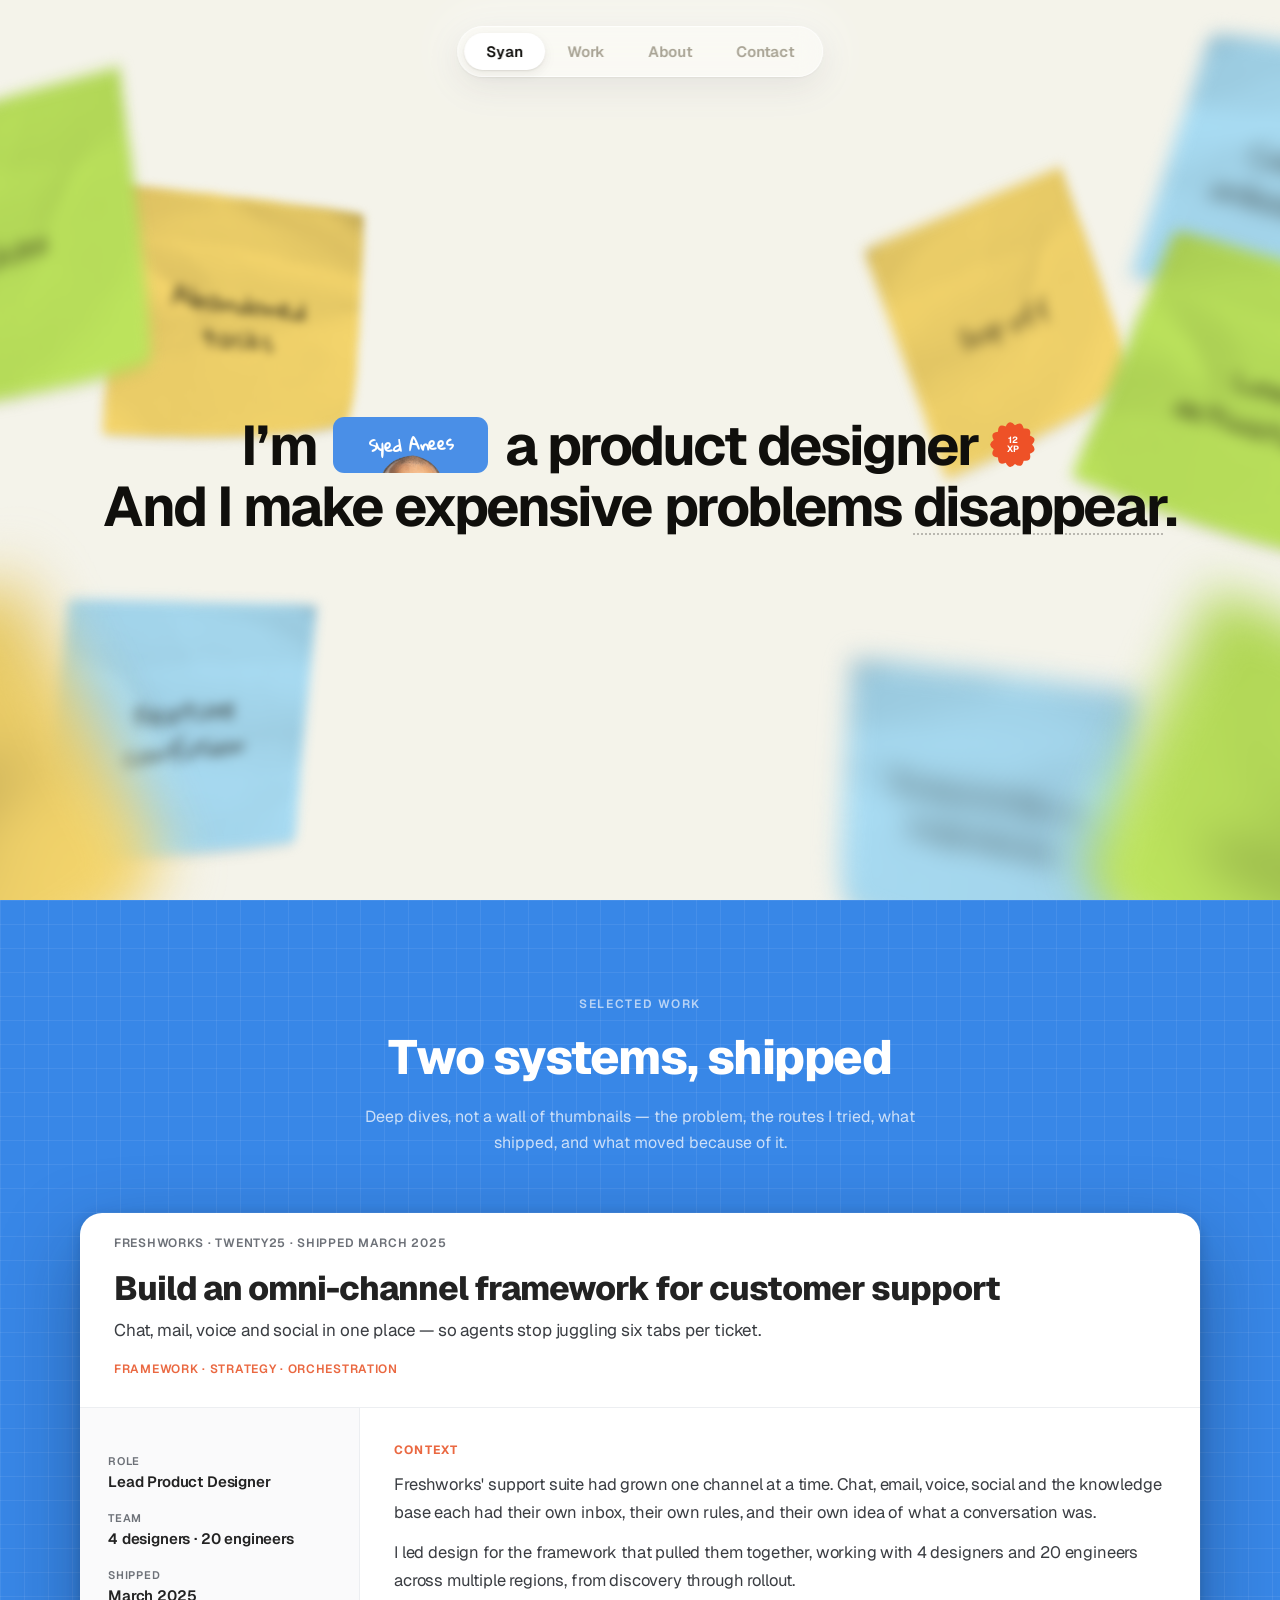
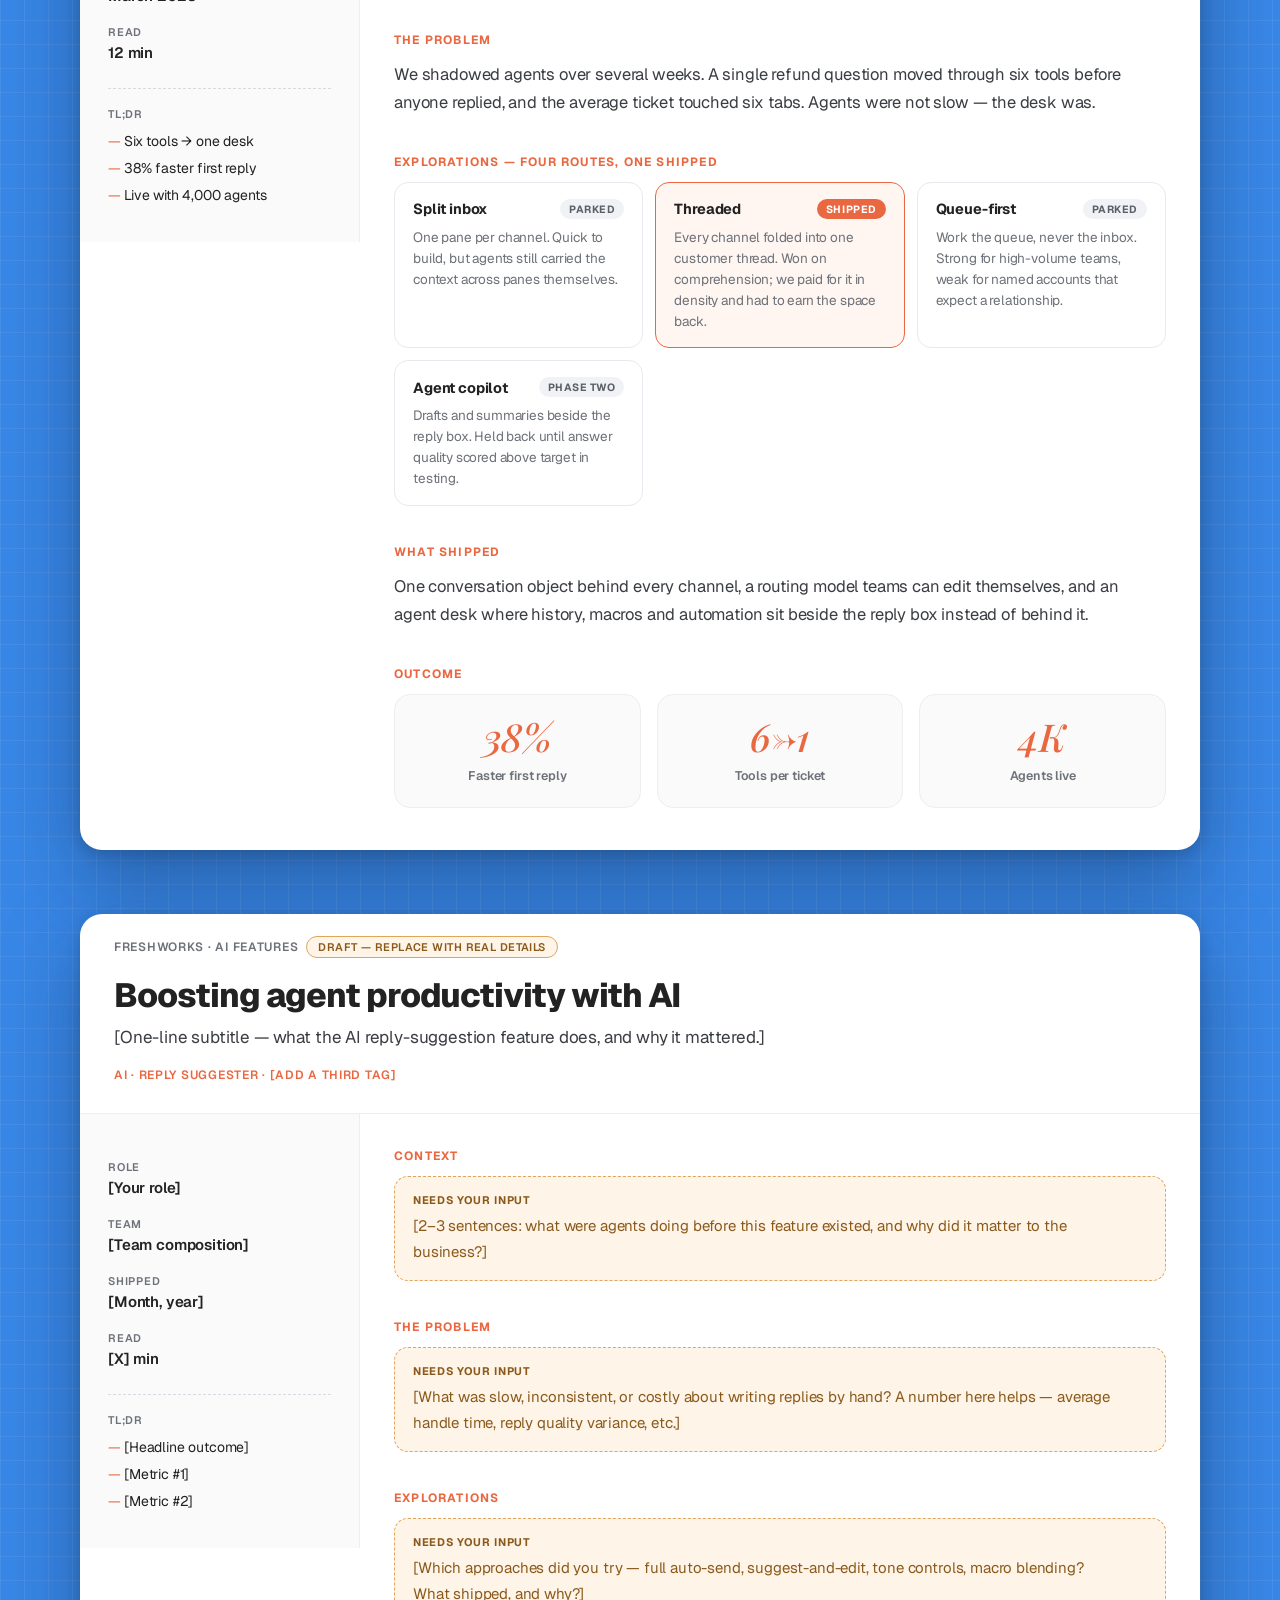
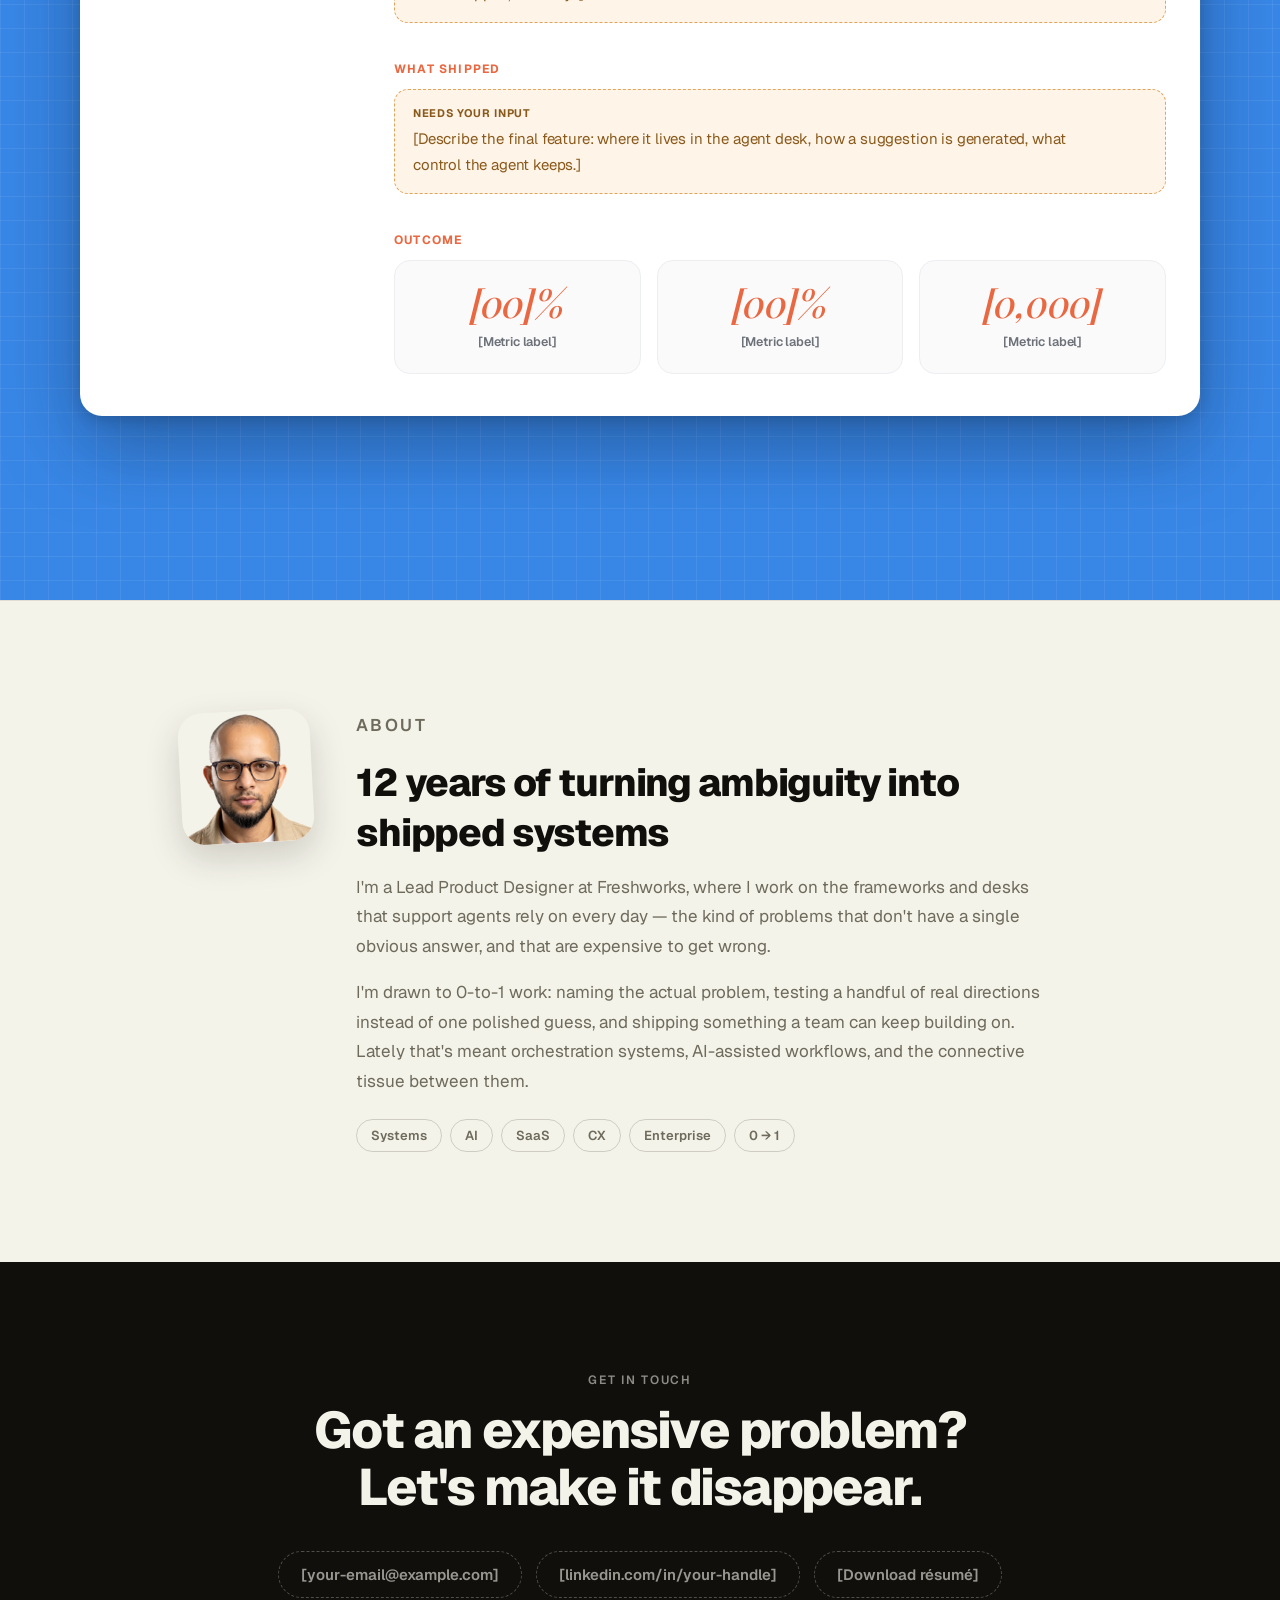
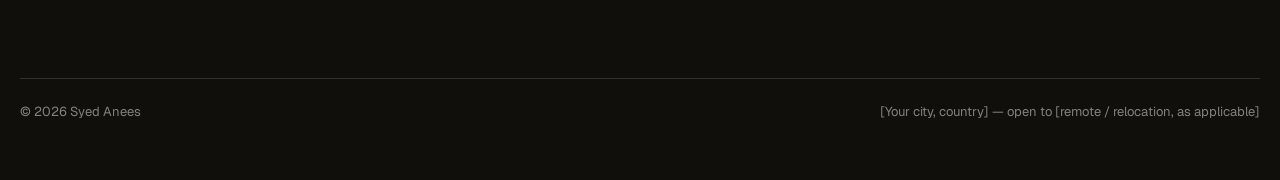
==== index.html @ f4bcb12f "Build single-page portfolio site for Syed Anees Static HTML/CSS/JS site: animated hero (name pill, X" ====
<!doctype html>
<html lang="en">
<head>
<meta charset="utf-8">
<title>Syed Anees — Product Designer</title>
<meta name="description" content="Syed Anees is a Lead Product Designer with 12 years turning ambiguous, expensive problems into shipped systems — 0-to-1 products, enterprise SaaS, AI-assisted workflows and CX platforms.">
<meta name="viewport" content="width=device-width,initial-scale=1">
<link rel="preconnect" href="https://fonts.googleapis.com">
<link rel="preconnect" href="https://fonts.gstatic.com" crossorigin>
<link rel="stylesheet" href="css/style.css">
</head>
<body>

<a class="skip-link" href="#main">Skip to content</a>

<nav class="nav" id="nav" aria-label="Primary">
  <span class="nav__pip" id="pip" aria-hidden="true"></span>
  <a class="nav__item" href="#hero" aria-current="page">Syan</a>
  <a class="nav__item" href="#work">Work</a>
  <a class="nav__item" href="#about">About</a>
  <a class="nav__item" href="#contact">Contact</a>
</nav>

<main id="main">

  <header class="hero" id="hero">
    <div class="notes notes--back" id="notesBack" aria-hidden="true"></div>

    <h1 class="hl">
      <span class="hl__line">I&rsquo;m
        <span class="pill" id="pill" role="button" tabindex="0" aria-label="Syed Anees">
          <span class="pill__clip"><img class="pill__photo" src="assets/img/me.png" alt="Syed Anees"></span>
          <span class="pill__name">Syed Anees</span>
          <svg class="pill__arrow" viewBox="0 0 100 100" aria-hidden="true">
            <path d="M6 4C30 10 58 34 70 78"/>
            <path d="M52 66 70 80 80 60"/>
          </svg>
        </span>
        a product designer<span class="badge" id="badge" role="button" tabindex="0" aria-label="12 years of experience">
          <svg class="badge__star" viewBox="0 0 100 100" aria-hidden="true"><path id="starPath"/></svg>
          <span class="badge__xp">12<br>XP</span>
          <span class="badge__tags" id="tags"></span>
        </span>
      </span>
      <span class="hl__line">And I make expensive problems <span class="trigger" id="trigger" tabindex="0" role="button" aria-label="Make the problems disappear">disappear</span>.</span>
    </h1>

    <div class="notes notes--front" id="notesFront" aria-hidden="true"></div>
  </header>

  <section class="work" id="work">
    <div class="work__intro reveal">
      <p class="work__eyebrow">Selected work</p>
      <h2 class="work__title">Two systems, shipped</h2>
      <p class="work__note">Deep dives, not a wall of thumbnails — the problem, the routes I tried, what shipped, and what moved because of it.</p>
    </div>

    <!-- Case study 01 — Freshworks omni-channel framework -->
    <article class="case" aria-labelledby="case1-title">
      <div class="case__crumb">Freshworks · Twenty25 · Shipped March 2025</div>
      <div class="case__head">
        <h3 class="case__title" id="case1-title">Build an omni-channel framework for customer support</h3>
        <p class="case__subtitle">Chat, mail, voice and social in one place — so agents stop juggling six tabs per ticket.</p>
        <p class="case__tags">Framework · Strategy · Orchestration</p>
      </div>

      <div class="case__body">
        <aside class="case__facts">
          <dl>
            <div class="fact"><dt>Role</dt><dd>Lead Product Designer</dd></div>
            <div class="fact"><dt>Team</dt><dd>4 designers · 20 engineers</dd></div>
            <div class="fact"><dt>Shipped</dt><dd>March 2025</dd></div>
            <div class="fact"><dt>Read</dt><dd>12 min</dd></div>
          </dl>
          <div class="tldr">
            <p class="tldr__label">TL;DR</p>
            <ul>
              <li>Six tools → one desk</li>
              <li>38% faster first reply</li>
              <li>Live with 4,000 agents</li>
            </ul>
          </div>
        </aside>

        <div class="case__read">
          <div class="case__section">
            <h3>Context</h3>
            <p>Freshworks' support suite had grown one channel at a time. Chat, email, voice, social and the knowledge base each had their own inbox, their own rules, and their own idea of what a conversation was.</p>
            <p>I led design for the framework that pulled them together, working with 4 designers and 20 engineers across multiple regions, from discovery through rollout.</p>
          </div>

          <div class="case__section">
            <h3>The problem</h3>
            <p>We shadowed agents over several weeks. A single refund question moved through six tools before anyone replied, and the average ticket touched six tabs. Agents were not slow — the desk was.</p>
          </div>

          <div class="case__section">
            <h3>Explorations — four routes, one shipped</h3>
            <div class="routes">
              <div class="route">
                <div class="route__head"><span class="route__name">Split inbox</span><span class="route__verdict">Parked</span></div>
                <p>One pane per channel. Quick to build, but agents still carried the context across panes themselves.</p>
              </div>
              <div class="route" data-shipped="true">
                <div class="route__head"><span class="route__name">Threaded</span><span class="route__verdict">Shipped</span></div>
                <p>Every channel folded into one customer thread. Won on comprehension; we paid for it in density and had to earn the space back.</p>
              </div>
              <div class="route">
                <div class="route__head"><span class="route__name">Queue-first</span><span class="route__verdict">Parked</span></div>
                <p>Work the queue, never the inbox. Strong for high-volume teams, weak for named accounts that expect a relationship.</p>
              </div>
              <div class="route">
                <div class="route__head"><span class="route__name">Agent copilot</span><span class="route__verdict">Phase two</span></div>
                <p>Drafts and summaries beside the reply box. Held back until answer quality scored above target in testing.</p>
              </div>
            </div>
          </div>

          <div class="case__section">
            <h3>What shipped</h3>
            <p>One conversation object behind every channel, a routing model teams can edit themselves, and an agent desk where history, macros and automation sit beside the reply box instead of behind it.</p>
          </div>

          <div class="case__section">
            <h3>Outcome</h3>
            <div class="metrics">
              <div class="metric"><span class="metric__num">38%</span><span class="metric__label">Faster first reply</span></div>
              <div class="metric"><span class="metric__num">6→1</span><span class="metric__label">Tools per ticket</span></div>
              <div class="metric"><span class="metric__num">4K</span><span class="metric__label">Agents live</span></div>
            </div>
          </div>
        </div>
      </div>
    </article>

    <!-- Case study 02 — Reply Suggester / AI agent productivity (draft skeleton, awaiting real content) -->
    <article class="case" aria-labelledby="case2-title">
      <div class="case__crumb">
        Freshworks · AI features
        <span class="draft-flag">Draft — replace with real details</span>
      </div>
      <div class="case__head">
        <h3 class="case__title" id="case2-title">Boosting agent productivity with AI</h3>
        <p class="case__subtitle">[One-line subtitle — what the AI reply-suggestion feature does, and why it mattered.]</p>
        <p class="case__tags">AI · Reply Suggester · [Add a third tag]</p>
      </div>

      <div class="case__body">
        <aside class="case__facts">
          <dl>
            <div class="fact"><dt>Role</dt><dd>[Your role]</dd></div>
            <div class="fact"><dt>Team</dt><dd>[Team composition]</dd></div>
            <div class="fact"><dt>Shipped</dt><dd>[Month, year]</dd></div>
            <div class="fact"><dt>Read</dt><dd>[X] min</dd></div>
          </dl>
          <div class="tldr">
            <p class="tldr__label">TL;DR</p>
            <ul>
              <li>[Headline outcome]</li>
              <li>[Metric #1]</li>
              <li>[Metric #2]</li>
            </ul>
          </div>
        </aside>

        <div class="case__read">
          <div class="case__section">
            <h3>Context</h3>
            <div class="draft-block">
              <span class="draft-label">Needs your input</span>
              <p>[2–3 sentences: what were agents doing before this feature existed, and why did it matter to the business?]</p>
            </div>
          </div>

          <div class="case__section">
            <h3>The problem</h3>
            <div class="draft-block">
              <span class="draft-label">Needs your input</span>
              <p>[What was slow, inconsistent, or costly about writing replies by hand? A number here helps — average handle time, reply quality variance, etc.]</p>
            </div>
          </div>

          <div class="case__section">
            <h3>Explorations</h3>
            <div class="draft-block">
              <span class="draft-label">Needs your input</span>
              <p>[Which approaches did you try — full auto-send, suggest-and-edit, tone controls, macro blending? What shipped, and why?]</p>
            </div>
          </div>

          <div class="case__section">
            <h3>What shipped</h3>
            <div class="draft-block">
              <span class="draft-label">Needs your input</span>
              <p>[Describe the final feature: where it lives in the agent desk, how a suggestion is generated, what control the agent keeps.]</p>
            </div>
          </div>

          <div class="case__section">
            <h3>Outcome</h3>
            <div class="metrics">
              <div class="metric"><span class="metric__num">[00]%</span><span class="metric__label">[Metric label]</span></div>
              <div class="metric"><span class="metric__num">[00]%</span><span class="metric__label">[Metric label]</span></div>
              <div class="metric"><span class="metric__num">[0,000]</span><span class="metric__label">[Metric label]</span></div>
            </div>
          </div>
        </div>
      </div>
    </article>
  </section>

  <section class="about" id="about">
    <div class="about__wrap reveal">
      <div class="about__photo"><img src="assets/img/me.png" alt="Syed Anees"></div>
      <div>
        <p class="about__eyebrow">About</p>
        <h2 class="about__title">12 years of turning ambiguity into shipped systems</h2>
        <p>I'm a Lead Product Designer at Freshworks, where I work on the frameworks and desks that support agents rely on every day — the kind of problems that don't have a single obvious answer, and that are expensive to get wrong.</p>
        <p>I'm drawn to 0-to-1 work: naming the actual problem, testing a handful of real directions instead of one polished guess, and shipping something a team can keep building on. Lately that's meant orchestration systems, AI-assisted workflows, and the connective tissue between them.</p>
        <div class="about__focus">
          <span class="focus-chip">Systems</span>
          <span class="focus-chip">AI</span>
          <span class="focus-chip">SaaS</span>
          <span class="focus-chip">CX</span>
          <span class="focus-chip">Enterprise</span>
          <span class="focus-chip">0 → 1</span>
        </div>
      </div>
    </div>
  </section>

  <section class="contact" id="contact">
    <div class="reveal">
      <p class="contact__eyebrow">Get in touch</p>
      <h2 class="contact__title">Got an expensive problem? Let's make it disappear.</h2>
      <div class="contact__links">
        <a class="contact__link is-placeholder" href="mailto:your-email@example.com">[your-email@example.com]</a>
        <a class="contact__link is-placeholder" href="#" rel="noopener">[linkedin.com/in/your-handle]</a>
        <a class="contact__link is-placeholder" href="#" rel="noopener">[Download résumé]</a>
      </div>
    </div>
    <div class="footer">
      <span>© 2026 Syed Anees</span>
      <span>[Your city, country] — open to [remote / relocation, as applicable]</span>
    </div>
  </section>

</main>

<div class="hint" id="hint">
  <span>Hover the <b>pill</b>, the <b>badge</b>, the word <b>disappear</b> &mdash; sweep past a note, then scroll</span>
</div>

<script src="js/script.js"></script>
</body>
</html>
---- css/style.css ----
@import url('https://fonts.googleapis.com/css2?family=Geist:wght@400;500;600;700;800;900&family=Gloria+Hallelujah&family=Playfair+Display:ital,wght@1,500&display=swap');

:root{
  --paper-bg:#F4F3EA;
  --ink:#100F0C;
  --ink-soft:#6E6A5C;
  --ink-faint:#A8A394;
  --azure:#4A8FE7;
  --vermilion:#EE5127;
  --note-butter:#F3D46B;
  --note-lime:#BCE35C;
  --note-sky:#A9DDF4;
  --sh:40 34 20;

  --board-bg:#3887e7;
  --board-line:rgba(255,255,255,.07);
  --paper-white:#ffffff;
  --paper-ink:#222;
  --paper-body:#3a3d42;
  --paper-cap:#6d7178;
  --paper-accent:#ea6841;
  --paper-accent-hover:#c8502f;
  --draft-bg:#fff4e8;
  --draft-border:#e0a45c;
  --draft-ink:#8a5a1c;

  --display:"Geist","Helvetica Neue",Helvetica,Arial,sans-serif;
  --hand:"Gloria Hallelujah","Bradley Hand",cursive;
  --serif:"Playfair Display",Georgia,serif;
}

*{box-sizing:border-box;}
html{scroll-behavior:smooth;}

body{
  margin:0;
  background:var(--paper-bg);
  color:var(--ink);
  font-family:var(--display);
  -webkit-font-smoothing:antialiased;
  overflow-x:hidden;
}

img{max-width:100%;display:block;}
a{color:inherit;}

.visually-hidden{
  position:absolute;width:1px;height:1px;padding:0;margin:-1px;overflow:hidden;
  clip:rect(0,0,0,0);white-space:nowrap;border:0;
}

/* ---------------- skip link ---------------- */
.skip-link{
  position:fixed;top:-60px;left:16px;z-index:100;
  background:var(--ink);color:#fff;padding:10px 16px;border-radius:8px;
  font-size:14px;font-weight:600;transition:top .2s ease;
}
.skip-link:focus{top:16px;}

/* ---------------- nav ---------------- */

.nav{
  position:fixed;top:26px;left:50%;transform:translateX(-50%);z-index:40;
  display:flex;align-items:center;padding:7px;border-radius:999px;
  background:rgba(255,255,255,.5);
  backdrop-filter:blur(14px) saturate(1.3);
  -webkit-backdrop-filter:blur(14px) saturate(1.3);
  box-shadow:
    0 0 0 1px rgba(255,255,255,.7) inset,
    0 1px 2px rgba(var(--sh) / .05),
    0 10px 34px rgba(var(--sh) / .10),
    0 0 44px 12px rgba(255,255,255,.55);
}
.nav__item{
  position:relative;z-index:1;appearance:none;border:0;background:none;cursor:pointer;
  font:inherit;font-size:15px;font-weight:600;letter-spacing:-.005em;
  color:var(--ink-faint);padding:9px 22px;border-radius:999px;text-decoration:none;
  transition:color .28s cubic-bezier(.22,1,.36,1);
}
.nav__item:hover{color:var(--ink-soft);}
.nav__item[aria-current="page"]{color:var(--ink);}
.nav__item:focus-visible{outline:2px solid var(--azure);outline-offset:2px;}

.nav__pip{
  position:absolute;z-index:0;
  left:0;top:7px;height:calc(100% - 14px);border-radius:999px;background:#fff;
  box-shadow:0 1px 2px rgba(var(--sh) / .10),0 4px 12px rgba(var(--sh) / .07);
  transition:transform .42s cubic-bezier(.22,1,.36,1),width .42s cubic-bezier(.22,1,.36,1);
}

/* ---------------- hero stage ---------------- */

.hero{
  position:relative;
  min-height:100svh;
  display:grid;
  place-items:center;
  padding:132px 18px 80px;
  isolation:isolate;
  overflow:hidden;
}

.notes{
  position:absolute;inset:0;
  pointer-events:none;
  perspective:1300px;
  perspective-origin:50% 46%;
  transform-style:preserve-3d;
  --note-base:clamp(148px,20.5vw,312px);
}
.notes--back{z-index:1;}
.notes--front{z-index:3;}

.note{
  position:absolute;
  width:calc(var(--note-base) * var(--s));
  aspect-ratio:1;
  will-change:transform,filter,opacity;
}
/* Paper textures declared here (not inline from JS): a url() inside a CSS
   custom property resolves relative to the stylesheet that reads the
   property, not to wherever the property was assigned — setting these
   inline from script.js resolved them against css/style.css instead of
   the site root and 404'd. */
.note[data-paper="0"]{ --paper:url('../assets/img/p2.png'); }
.note[data-paper="1"]{ --paper:url('../assets/img/p3.png'); }
.note[data-paper="2"]{ --paper:url('../assets/img/p4.png'); }

.note__shadow{
  position:absolute;inset:0;
  background:rgba(46,38,22,.42);
  -webkit-mask-image:var(--paper);mask-image:var(--paper);
  -webkit-mask-size:100% 100%;mask-size:100% 100%;
  -webkit-mask-repeat:no-repeat;mask-repeat:no-repeat;
  transform:scaleX(var(--fx)) translateY(9px) scale(.985);
  transform-origin:50% 0%;
  filter:blur(13px);
  opacity:.3;
}

.note__paper{
  position:absolute;inset:0;
  transform-origin:50% 0%;
  display:grid;
  place-items:center;
  padding:20% 15% 17%;
}

.note__face{
  position:absolute;inset:0;
  background-color:var(--tint);
  -webkit-mask-image:var(--paper);mask-image:var(--paper);
  -webkit-mask-size:100% 100%;mask-size:100% 100%;
  -webkit-mask-repeat:no-repeat;mask-repeat:no-repeat;
  transform:scaleX(var(--fx));
}
.note__face::after{
  content:"";
  position:absolute;inset:0;
  background-image:var(--paper);
  background-size:100% 100%;
  background-repeat:no-repeat;
  mix-blend-mode:multiply;
}

.note__text{
  position:relative;z-index:1;
  font-family:var(--hand);
  font-size:calc(var(--note-base) * var(--s) * .103);
  line-height:1.45;
  text-align:center;
  color:rgba(26,22,12,.8);
  transform:rotate(var(--tr));
  text-wrap:balance;
  user-select:none;
}

/* ---------------- headline ---------------- */

.hl{
  position:relative;z-index:2;margin:0;text-align:center;
  font-size:min(4.35vw,5.1rem);
  font-weight:700;line-height:1.1;letter-spacing:-.035em;
}
.hl__line{display:block;white-space:nowrap;}

.trigger{
  cursor:pointer;
  text-decoration:underline;
  text-decoration-style:dotted;
  text-decoration-thickness:.04em;
  text-underline-offset:.13em;
  text-decoration-color:rgba(16,15,12,.26);
  transition:text-decoration-color .35s ease;
}
.trigger:hover,.trigger:focus-visible{text-decoration-color:transparent;}
.trigger:focus-visible{outline:2px solid var(--azure);outline-offset:4px;border-radius:4px;}

/* ---------------- name pill ---------------- */

.pill{
  position:relative;display:inline-block;vertical-align:-.14em;
  width:2.78em;height:1em;margin:0 .1em;border-radius:.2em;
  background:var(--azure);cursor:pointer;-webkit-tap-highlight-color:transparent;
}
.pill:focus-visible{outline:2px solid var(--ink);outline-offset:3px;}
.pill__clip{position:absolute;inset:0;overflow:hidden;border-radius:inherit;}
.pill__photo{
  position:absolute;left:50%;top:0;height:205%;width:auto;
  transform:translate(-50%,31%);
  transition:transform .58s cubic-bezier(.19,1,.22,1);
}
.pill__name{
  position:absolute;left:50%;top:50%;
  transform:translate(-50%,-50%) rotate(-2deg);
  font-family:var(--hand);font-size:.29em;line-height:1;letter-spacing:-.01em;
  white-space:nowrap;color:#fff;pointer-events:none;
  transition:transform .58s cubic-bezier(.19,1,.22,1),color .36s ease;
}
.pill__arrow{
  position:absolute;left:-.1em;top:-.5em;width:.6em;height:.6em;
  overflow:visible;pointer-events:none;opacity:0;
  transition:opacity .2s ease .1s;
}
.pill__arrow path{
  fill:none;stroke:var(--ink);stroke-width:5;stroke-linecap:round;stroke-linejoin:round;
  stroke-dasharray:var(--len,160);stroke-dashoffset:var(--len,160);
}
.pill:hover .pill__photo,.pill.is-open .pill__photo{transform:translate(-50%,-7%);}
.pill:hover .pill__name,.pill.is-open .pill__name{transform:translate(-44%,-1.72em) rotate(-5deg);color:var(--ink);}
.pill:hover .pill__arrow,.pill.is-open .pill__arrow{opacity:1;}
.pill:hover .pill__arrow path,.pill.is-open .pill__arrow path{animation:draw .5s cubic-bezier(.5,0,.2,1) .08s forwards;}
@keyframes draw{to{stroke-dashoffset:0;}}

/* ---------------- xp badge ---------------- */

.badge{
  position:relative;display:inline-block;vertical-align:-.1em;
  width:.92em;height:.92em;margin-left:.14em;cursor:pointer;
  -webkit-tap-highlight-color:transparent;
}
.badge:focus-visible{outline:2px solid var(--ink);outline-offset:6px;border-radius:50%;}
.badge__star{position:absolute;inset:0;width:100%;height:100%;animation:spin 16s linear infinite;}
.badge__star path{fill:var(--vermilion);}
@keyframes spin{to{transform:rotate(360deg);}}
.badge__xp{
  position:absolute;inset:0;display:grid;place-content:center;
  font-size:.163em;font-weight:700;line-height:1;letter-spacing:.005em;
  color:#fff;text-align:center;pointer-events:none;
}
.badge__tags{position:absolute;left:50%;top:50%;width:0;height:0;pointer-events:none;}
.tag{
  position:absolute;left:0;top:0;padding:.44em .74em;
  border:1.4px solid var(--ink);border-radius:.5em;background:var(--paper-bg);
  font-size:.175em;font-weight:600;letter-spacing:-.01em;line-height:1;white-space:nowrap;
  color:var(--ink);opacity:0;transform:translate(-50%,-50%) scale(.4);
  transition:opacity .3s ease,transform .46s cubic-bezier(.22,1.4,.36,1);
  transition-delay:0ms;
}
.badge:hover .tag,.badge.is-open .tag{
  opacity:1;
  transform:translate(calc(-50% + var(--tx)),calc(-50% + var(--ty))) rotate(var(--tr)) scale(1);
  transition-delay:calc(var(--d) * 1ms);
}

/* ---------------- scroll cue ---------------- */

.hint{
  position:fixed;left:50%;bottom:22px;transform:translateX(-50%);z-index:30;
  padding:8px 15px;border-radius:999px;background:rgba(255,255,255,.72);
  backdrop-filter:blur(10px);-webkit-backdrop-filter:blur(10px);
  box-shadow:0 1px 2px rgba(var(--sh) / .07),0 8px 26px rgba(var(--sh) / .09);
  font-size:12.5px;font-weight:500;color:var(--ink-soft);
  max-width:calc(100vw - 32px);text-align:center;transition:opacity .4s ease;
}
.hint b{color:var(--ink);font-weight:600;}
.hint.is-gone{opacity:0;pointer-events:none;}

/* ==================== WORK / CASE STUDIES ==================== */

.work{
  position:relative;z-index:5;
  background:var(--board-bg);
  background-image:
    linear-gradient(var(--board-line) 1px, transparent 1px),
    linear-gradient(90deg, var(--board-line) 1px, transparent 1px);
  background-size:24px 24px;
  padding:96px 20px 120px;
}

.work__intro{
  max-width:720px;margin:0 auto 56px;text-align:center;color:#eaf1fb;
}
.work__eyebrow{
  font-size:12px;font-weight:600;letter-spacing:.14em;text-transform:uppercase;
  color:rgba(234,241,251,.72);margin:0 0 14px;
}
.work__title{
  margin:0;font-size:clamp(1.9rem,4.4vw,3rem);font-weight:800;letter-spacing:-.03em;color:#fff;
}
.work__note{margin:16px auto 0;max-width:56ch;font-size:16px;line-height:1.65;color:rgba(234,241,251,.82);}

.case{
  max-width:1120px;margin:0 auto 64px;
  background:var(--paper-white);
  color:var(--paper-ink);
  border-radius:22px;
  box-shadow:0 30px 80px rgba(10,20,40,.35), 0 4px 14px rgba(10,20,40,.18);
  overflow:hidden;
  font-family:var(--display);
  letter-spacing:-.01em;
  opacity:0;transform:translateY(28px);
  transition:opacity .7s cubic-bezier(.16,1,.3,1),transform .7s cubic-bezier(.16,1,.3,1);
}
.case.is-visible{opacity:1;transform:translateY(0);}

.case__crumb{
  display:flex;align-items:center;gap:8px;
  padding:22px 34px 0;
  font-size:12px;font-weight:600;letter-spacing:.06em;text-transform:uppercase;
  color:var(--paper-cap);
}
.case__crumb .draft-flag{
  display:inline-flex;align-items:center;gap:6px;
  background:var(--draft-bg);color:var(--draft-ink);border:1px solid var(--draft-border);
  border-radius:999px;padding:3px 11px;font-size:11px;letter-spacing:.04em;
}

.case__head{padding:18px 34px 30px;}
.case__title{
  margin:0 0 10px;font-size:clamp(1.5rem,3vw,2.1rem);font-weight:800;letter-spacing:-.03em;line-height:1.15;
}
.case__subtitle{margin:0;font-size:17px;line-height:1.6;color:var(--paper-body);max-width:62ch;}
.case__tags{margin:16px 0 0;font-size:12px;font-weight:600;letter-spacing:.06em;text-transform:uppercase;color:var(--paper-accent);}

.case__body{
  display:grid;
  grid-template-columns:280px 1fr;
  gap:0;
  border-top:1px solid #eceef1;
}

.case__facts{
  padding:30px 28px;background:#fafafb;border-right:1px solid #eceef1;
  align-self:start;position:sticky;top:96px;
}
.fact{margin:0 0 20px;}
.fact:last-of-type{margin-bottom:26px;}
.fact dt{font-size:11px;font-weight:600;letter-spacing:.07em;text-transform:uppercase;color:var(--paper-cap);margin-bottom:4px;}
.fact dd{margin:0;font-size:15px;font-weight:600;color:var(--paper-ink);}

.tldr{border-top:1px dashed #d7dae0;padding-top:18px;}
.tldr__label{font-size:11px;font-weight:600;letter-spacing:.07em;text-transform:uppercase;color:var(--paper-cap);margin:0 0 10px;}
.tldr ul{margin:0;padding:0;list-style:none;}
.tldr li{font-size:14px;line-height:1.5;color:var(--paper-ink);padding-left:16px;position:relative;margin-bottom:6px;}
.tldr li::before{content:"—";position:absolute;left:0;color:var(--paper-accent);}

.case__read{padding:34px 34px 42px;}
.case__section{margin-bottom:38px;}
.case__section:last-child{margin-bottom:0;}
.case__section h3{
  font-size:12px;font-weight:700;letter-spacing:.1em;text-transform:uppercase;
  color:var(--paper-accent);margin:0 0 12px;
}
.case__section p{margin:0 0 12px;font-size:16.5px;line-height:1.7;color:var(--paper-body);max-width:70ch;}
.case__section p:last-child{margin-bottom:0;}

.routes{display:grid;gap:12px;grid-template-columns:repeat(auto-fit,minmax(220px,1fr));}
.route{
  border:1.5px solid #e7e9ee;border-radius:14px;padding:16px 18px;
  transition:border-color .2s ease,background .2s ease;
}
.route[data-shipped="true"]{border-color:var(--paper-accent);background:#fff6f2;}
.route__head{display:flex;justify-content:space-between;align-items:center;gap:8px;margin-bottom:8px;}
.route__name{font-weight:700;font-size:14.5px;}
.route__verdict{
  font-size:10.5px;font-weight:700;letter-spacing:.05em;text-transform:uppercase;
  padding:3px 9px;border-radius:999px;background:#f1f2f5;color:#5b6068;
}
.route[data-shipped="true"] .route__verdict{background:var(--paper-accent);color:#fff;}
.route p{margin:0;font-size:13.5px;line-height:1.55;color:var(--paper-cap);}

.metrics{display:grid;gap:16px;grid-template-columns:repeat(auto-fit,minmax(150px,1fr));margin-top:6px;}
.metric{
  border:1.5px solid #eceef1;border-radius:16px;padding:22px 18px;text-align:center;
  background:#fafafb;
}
.metric__num{
  display:block;font-family:var(--serif);font-style:italic;font-weight:500;
  font-size:clamp(1.8rem,3.4vw,2.4rem);color:var(--paper-accent);line-height:1;margin-bottom:8px;
}
.metric__label{font-size:12.5px;color:var(--paper-cap);font-weight:600;}

.draft-block{
  border:1.5px dashed var(--draft-border);background:var(--draft-bg);border-radius:14px;
  padding:16px 18px;
}
.draft-block p{color:var(--draft-ink) !important;font-size:15px !important;}
.draft-block .draft-label{
  display:block;font-size:11px;font-weight:700;letter-spacing:.06em;text-transform:uppercase;
  color:var(--draft-ink);margin-bottom:6px;
}

@media (max-width:820px){
  .case__body{grid-template-columns:1fr;}
  .case__facts{position:relative;top:0;border-right:0;border-bottom:1px solid #eceef1;}
}

/* ==================== ABOUT ==================== */

.about{
  position:relative;z-index:5;background:var(--paper-bg);
  padding:110px 20px;border-top:1px solid rgba(var(--sh) / .1);
}
.about__wrap{
  max-width:920px;margin:0 auto;
  display:grid;grid-template-columns:auto 1fr;gap:44px;align-items:start;
}
.about__photo{
  width:132px;height:132px;border-radius:24px;overflow:hidden;
  box-shadow:0 14px 34px rgba(var(--sh) / .18);
  rotate:-3deg;
}
.about__photo img{width:100%;height:100%;object-fit:cover;}
.about__eyebrow{
  font-size:12px;font-weight:600;letter-spacing:.14em;text-transform:uppercase;
  color:var(--ink-faint);margin:0 0 14px;
}
.about__title{margin:0 0 16px;font-size:clamp(1.7rem,3.4vw,2.4rem);font-weight:800;letter-spacing:-.03em;}
.about p{font-size:17px;line-height:1.75;color:var(--ink-soft);max-width:64ch;margin:0 0 16px;}
.about p:last-of-type{margin-bottom:0;}
.about__focus{display:flex;flex-wrap:wrap;gap:8px;margin-top:22px;}
.focus-chip{
  font-size:13px;font-weight:600;padding:7px 14px;border-radius:999px;
  border:1.5px solid rgba(var(--sh) / .18);color:var(--ink-soft);
}

@media (max-width:640px){
  .about__wrap{grid-template-columns:1fr;text-align:left;}
  .about__photo{width:96px;height:96px;}
}

/* ==================== CONTACT / FOOTER ==================== */

.contact{
  position:relative;z-index:5;background:var(--ink);color:var(--paper-bg);
  padding:110px 20px 60px;text-align:center;
}
.contact__eyebrow{
  font-size:12px;font-weight:600;letter-spacing:.14em;text-transform:uppercase;
  color:rgba(244,243,234,.55);margin:0 0 14px;
}
.contact__title{
  margin:0 auto 22px;max-width:20ch;font-size:clamp(1.9rem,4.6vw,3.2rem);font-weight:800;
  letter-spacing:-.03em;line-height:1.12;
}
.contact__links{
  display:flex;flex-wrap:wrap;justify-content:center;gap:14px;margin:34px 0 0;
}
.contact__link{
  display:inline-flex;align-items:center;gap:8px;
  padding:13px 22px;border-radius:999px;border:1.5px solid rgba(244,243,234,.28);
  font-size:15px;font-weight:600;text-decoration:none;color:var(--paper-bg);
  transition:border-color .2s ease,background .2s ease,transform .2s ease;
}
.contact__link:hover{border-color:rgba(244,243,234,.7);background:rgba(244,243,234,.08);transform:translateY(-2px);}
.contact__link.is-placeholder{border-style:dashed;color:rgba(244,243,234,.6);}
.contact__link:focus-visible{outline:2px solid var(--azure);outline-offset:3px;}

.footer{
  margin-top:80px;padding-top:24px;border-top:1px solid rgba(244,243,234,.14);
  font-size:13px;color:rgba(244,243,234,.5);
  display:flex;flex-wrap:wrap;gap:10px;justify-content:space-between;
}

/* ==================== reveal-on-scroll (shared) ==================== */

.reveal{opacity:0;transform:translateY(24px);transition:opacity .7s cubic-bezier(.16,1,.3,1),transform .7s cubic-bezier(.16,1,.3,1);}
.reveal.is-visible{opacity:1;transform:translateY(0);}

/* ==================== responsive tweaks carried from hero ==================== */

@media (max-width:1000px){
  .note[data-opt="1"]{display:none;}
}
@media (max-width:700px){
  .hl{font-size:7.4vw;}
  .hl__line{white-space:normal;text-wrap:balance;}
  .nav{top:14px;padding:5px;}
  .nav__item{font-size:13px;padding:8px 14px;}
  .nav__pip{top:5px;height:calc(100% - 10px);}
  .notes{--note-base:clamp(112px,30vw,180px);}
  .hint{font-size:11.5px;bottom:14px;}
  .work{padding:72px 16px 90px;}
  .case__crumb,.case__head,.case__read{padding-left:22px;padding-right:22px;}
  .case__facts{padding:24px 22px;}
}

@media (prefers-reduced-motion:reduce){
  .badge__star{animation:none;}
  .case,.reveal{transition:none;opacity:1;transform:none;}
}
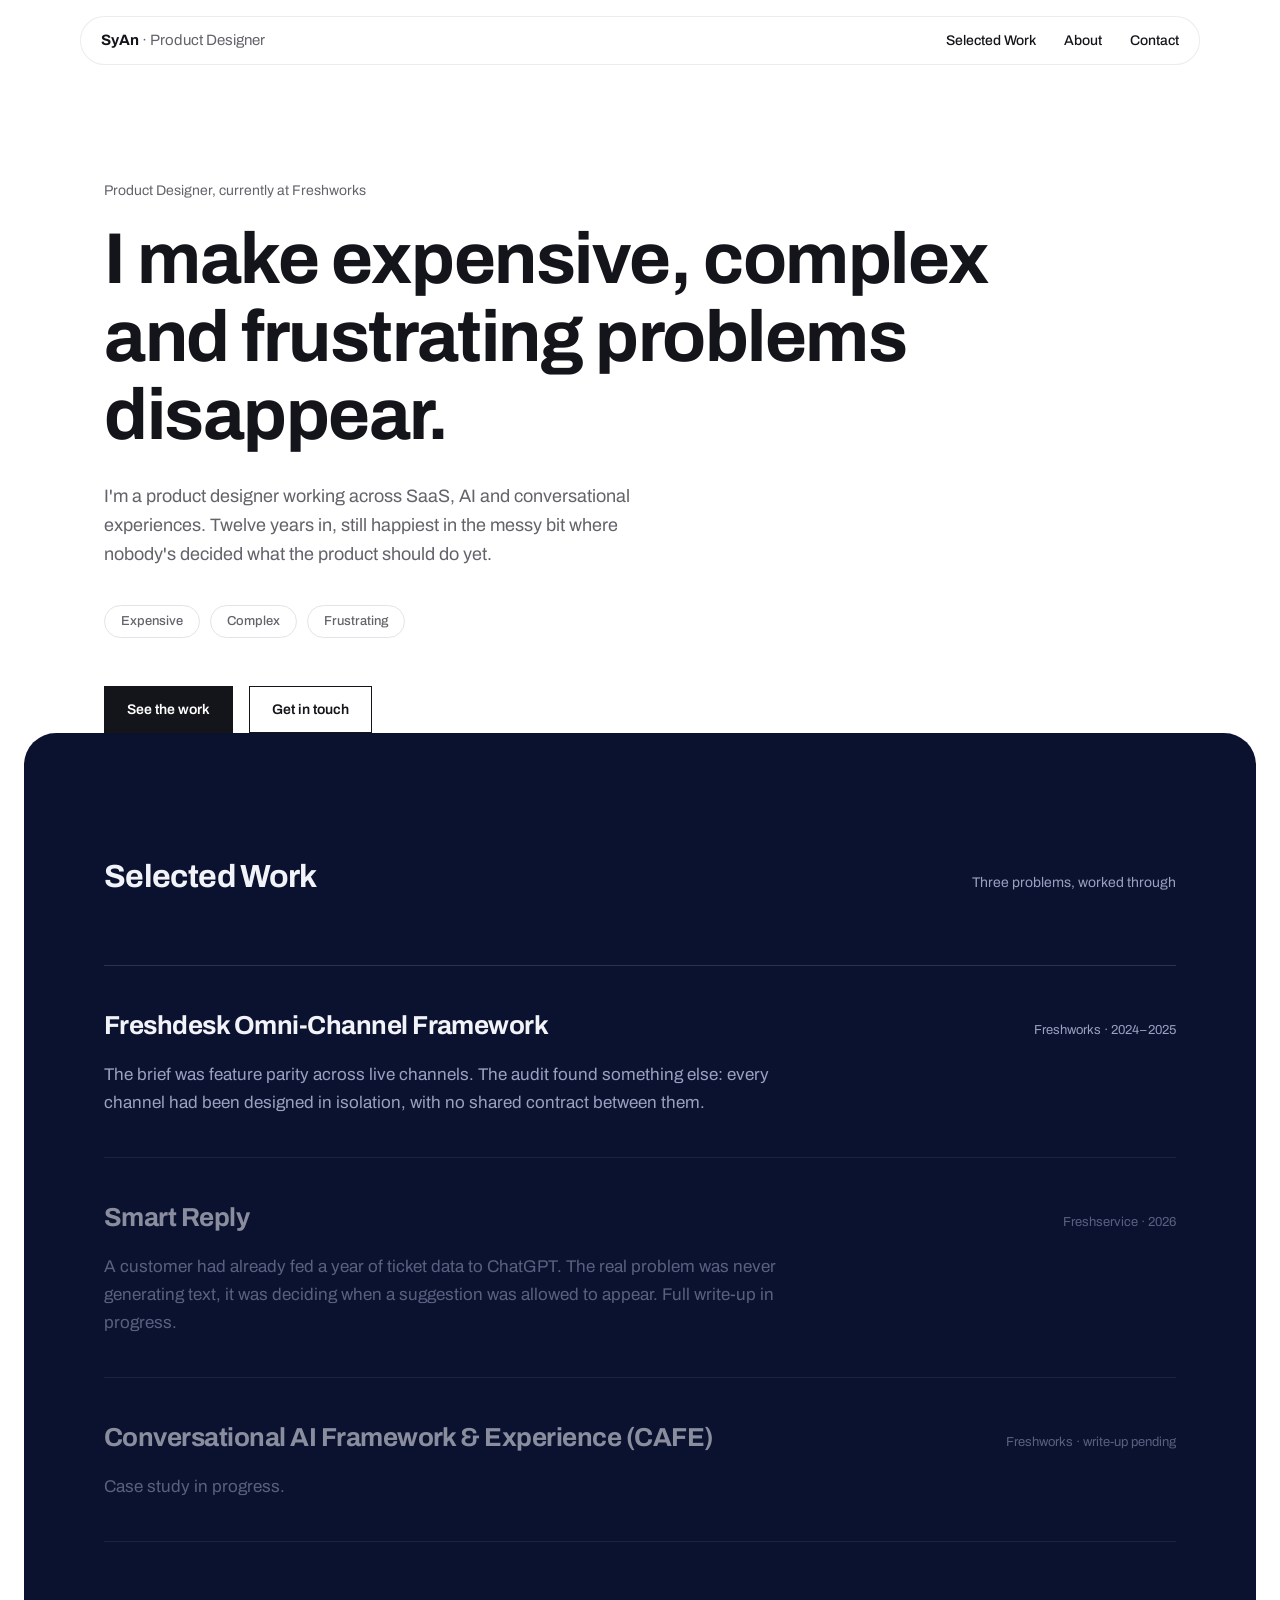
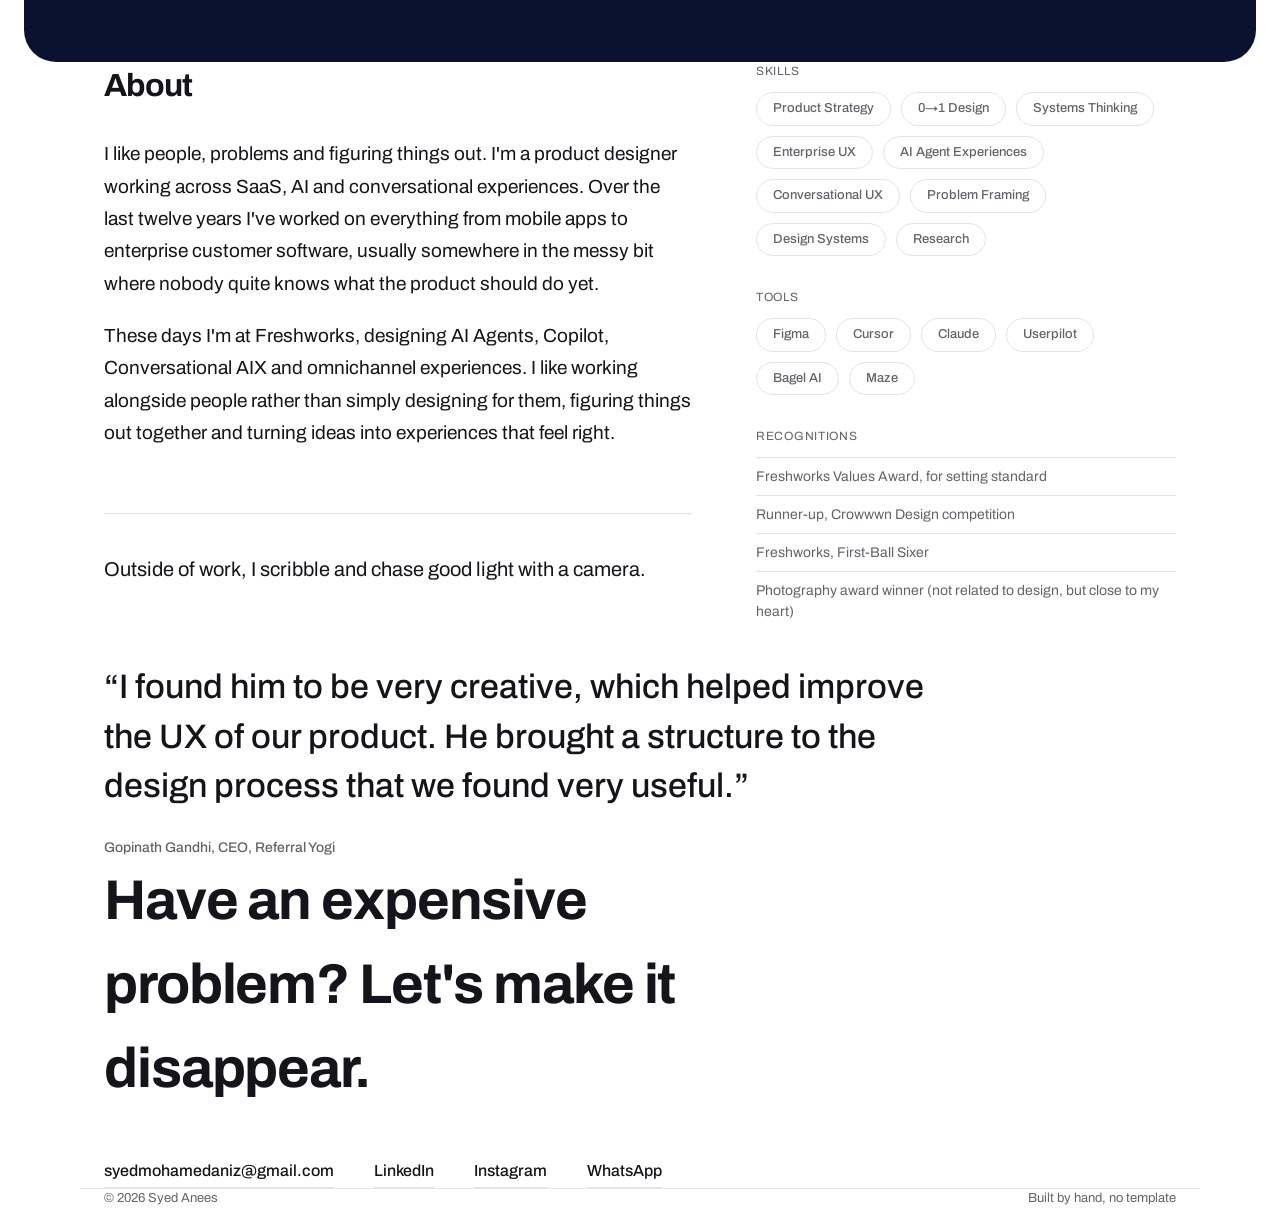
==== commit 2b78da1b: "Build v1 single-page portfolio site from chosen design system Plain HTML/CSS/vanilla JS, no build st" ====
--- a/index.html
+++ b/index.html
@@ -2,255 +2,153 @@
 <html lang="en">
 <head>
 <meta charset="utf-8">
-<title>Syed Anees — Product Designer</title>
-<meta name="description" content="Syed Anees is a Lead Product Designer with 12 years turning ambiguous, expensive problems into shipped systems — 0-to-1 products, enterprise SaaS, AI-assisted workflows and CX platforms.">
-<meta name="viewport" content="width=device-width,initial-scale=1">
+<meta name="viewport" content="width=device-width, initial-scale=1">
+<title>Syed Anees, Product Designer</title>
+<meta name="description" content="Syed Anees is a product designer working across SaaS, AI and conversational experiences. I make expensive, complex and frustrating problems disappear.">
 <link rel="preconnect" href="https://fonts.googleapis.com">
 <link rel="preconnect" href="https://fonts.gstatic.com" crossorigin>
-<link rel="stylesheet" href="css/style.css">
+<link href="https://fonts.googleapis.com/css2?family=Archivo:wght@400;500;700&display=swap" rel="stylesheet">
+<link rel="stylesheet" href="styles.css">
 </head>
 <body>
 
-<a class="skip-link" href="#main">Skip to content</a>
+<header class="site-header">
+  <a href="#top" class="wordmark">
+    <span class="short">SyAn</span><span class="full">Syed Anees</span>
+    <span class="role"> &middot; Product Designer</span>
+  </a>
+  <nav class="site-nav">
+    <a href="#work"><span class="nav-label">Selected</span> Work</a>
+    <a href="#about">About</a>
+    <a href="#contact">Contact</a>
+  </nav>
+</header>
 
-<nav class="nav" id="nav" aria-label="Primary">
-  <span class="nav__pip" id="pip" aria-hidden="true"></span>
-  <a class="nav__item" href="#hero" aria-current="page">Syan</a>
-  <a class="nav__item" href="#work">Work</a>
-  <a class="nav__item" href="#about">About</a>
-  <a class="nav__item" href="#contact">Contact</a>
-</nav>
+<main id="top">
 
-<main id="main">
+  <section class="hero wrap">
+    <div class="eyebrow">Product Designer, currently at Freshworks</div>
+    <h1>I make expensive, complex and frustrating problems disappear.</h1>
+    <p class="sub">I'm a product designer working across SaaS, AI and conversational experiences. Twelve years in, still happiest in the messy bit where nobody's decided what the product should do yet.</p>
+    <div class="pill-row" aria-hidden="false">
+      <span class="pill">Expensive</span>
+      <span class="pill">Complex</span>
+      <span class="pill">Frustrating</span>
+    </div>
+    <div class="actions">
+      <a href="#work" class="btn primary">See the work</a>
+      <a href="#contact" class="btn secondary">Get in touch</a>
+    </div>
+  </section>
 
-  <header class="hero" id="hero">
-    <div class="notes notes--back" id="notesBack" aria-hidden="true"></div>
-
-    <h1 class="hl">
-      <span class="hl__line">I&rsquo;m
-        <span class="pill" id="pill" role="button" tabindex="0" aria-label="Syed Anees">
-          <span class="pill__clip"><img class="pill__photo" src="assets/img/me.png" alt="Syed Anees"></span>
-          <span class="pill__name">Syed Anees</span>
-          <svg class="pill__arrow" viewBox="0 0 100 100" aria-hidden="true">
-            <path d="M6 4C30 10 58 34 70 78"/>
-            <path d="M52 66 70 80 80 60"/>
-          </svg>
-        </span>
-        a product designer<span class="badge" id="badge" role="button" tabindex="0" aria-label="12 years of experience">
-          <svg class="badge__star" viewBox="0 0 100 100" aria-hidden="true"><path id="starPath"/></svg>
-          <span class="badge__xp">12<br>XP</span>
-          <span class="badge__tags" id="tags"></span>
-        </span>
-      </span>
-      <span class="hl__line">And I make expensive problems <span class="trigger" id="trigger" tabindex="0" role="button" aria-label="Make the problems disappear">disappear</span>.</span>
-    </h1>
-
-    <div class="notes notes--front" id="notesFront" aria-hidden="true"></div>
-  </header>
-
-  <section class="work" id="work">
-    <div class="work__intro reveal">
-      <p class="work__eyebrow">Selected work</p>
-      <h2 class="work__title">Two systems, shipped</h2>
-      <p class="work__note">Deep dives, not a wall of thumbnails — the problem, the routes I tried, what shipped, and what moved because of it.</p>
-    </div>
-
-    <!-- Case study 01 — Freshworks omni-channel framework -->
-    <article class="case" aria-labelledby="case1-title">
-      <div class="case__crumb">Freshworks · Twenty25 · Shipped March 2025</div>
-      <div class="case__head">
-        <h3 class="case__title" id="case1-title">Build an omni-channel framework for customer support</h3>
-        <p class="case__subtitle">Chat, mail, voice and social in one place — so agents stop juggling six tabs per ticket.</p>
-        <p class="case__tags">Framework · Strategy · Orchestration</p>
+  <section id="work" class="work">
+    <div class="wrap">
+      <div class="section-head">
+        <h2>Selected Work</h2>
+        <span>Three problems, worked through</span>
       </div>
 
-      <div class="case__body">
-        <aside class="case__facts">
-          <dl>
-            <div class="fact"><dt>Role</dt><dd>Lead Product Designer</dd></div>
-            <div class="fact"><dt>Team</dt><dd>4 designers · 20 engineers</dd></div>
-            <div class="fact"><dt>Shipped</dt><dd>March 2025</dd></div>
-            <div class="fact"><dt>Read</dt><dd>12 min</dd></div>
-          </dl>
-          <div class="tldr">
-            <p class="tldr__label">TL;DR</p>
-            <ul>
-              <li>Six tools → one desk</li>
-              <li>38% faster first reply</li>
-              <li>Live with 4,000 agents</li>
-            </ul>
-          </div>
-        </aside>
+      <a href="work/freshdesk-omnichannel.html" class="project-row is-live">
+        <div class="row-top">
+          <h3>Freshdesk Omni-Channel Framework</h3>
+          <span class="meta">Freshworks &middot; 2024&ndash;2025</span>
+        </div>
+        <p class="reframe">The brief was feature parity across live channels. The audit found something else: every channel had been designed in isolation, with no shared contract between them.</p>
+      </a>
 
-        <div class="case__read">
-          <div class="case__section">
-            <h3>Context</h3>
-            <p>Freshworks' support suite had grown one channel at a time. Chat, email, voice, social and the knowledge base each had their own inbox, their own rules, and their own idea of what a conversation was.</p>
-            <p>I led design for the framework that pulled them together, working with 4 designers and 20 engineers across multiple regions, from discovery through rollout.</p>
-          </div>
-
-          <div class="case__section">
-            <h3>The problem</h3>
-            <p>We shadowed agents over several weeks. A single refund question moved through six tools before anyone replied, and the average ticket touched six tabs. Agents were not slow — the desk was.</p>
-          </div>
-
-          <div class="case__section">
-            <h3>Explorations — four routes, one shipped</h3>
-            <div class="routes">
-              <div class="route">
-                <div class="route__head"><span class="route__name">Split inbox</span><span class="route__verdict">Parked</span></div>
-                <p>One pane per channel. Quick to build, but agents still carried the context across panes themselves.</p>
-              </div>
-              <div class="route" data-shipped="true">
-                <div class="route__head"><span class="route__name">Threaded</span><span class="route__verdict">Shipped</span></div>
-                <p>Every channel folded into one customer thread. Won on comprehension; we paid for it in density and had to earn the space back.</p>
-              </div>
-              <div class="route">
-                <div class="route__head"><span class="route__name">Queue-first</span><span class="route__verdict">Parked</span></div>
-                <p>Work the queue, never the inbox. Strong for high-volume teams, weak for named accounts that expect a relationship.</p>
-              </div>
-              <div class="route">
-                <div class="route__head"><span class="route__name">Agent copilot</span><span class="route__verdict">Phase two</span></div>
-                <p>Drafts and summaries beside the reply box. Held back until answer quality scored above target in testing.</p>
-              </div>
-            </div>
-          </div>
-
-          <div class="case__section">
-            <h3>What shipped</h3>
-            <p>One conversation object behind every channel, a routing model teams can edit themselves, and an agent desk where history, macros and automation sit beside the reply box instead of behind it.</p>
-          </div>
-
-          <div class="case__section">
-            <h3>Outcome</h3>
-            <div class="metrics">
-              <div class="metric"><span class="metric__num">38%</span><span class="metric__label">Faster first reply</span></div>
-              <div class="metric"><span class="metric__num">6→1</span><span class="metric__label">Tools per ticket</span></div>
-              <div class="metric"><span class="metric__num">4K</span><span class="metric__label">Agents live</span></div>
-            </div>
-          </div>
+      <div class="project-row is-pending">
+        <div class="row-top">
+          <h3>Smart Reply</h3>
+          <span class="meta">Freshservice &middot; 2026</span>
         </div>
-      </div>
-    </article>
-
-    <!-- Case study 02 — Reply Suggester / AI agent productivity (draft skeleton, awaiting real content) -->
-    <article class="case" aria-labelledby="case2-title">
-      <div class="case__crumb">
-        Freshworks · AI features
-        <span class="draft-flag">Draft — replace with real details</span>
-      </div>
-      <div class="case__head">
-        <h3 class="case__title" id="case2-title">Boosting agent productivity with AI</h3>
-        <p class="case__subtitle">[One-line subtitle — what the AI reply-suggestion feature does, and why it mattered.]</p>
-        <p class="case__tags">AI · Reply Suggester · [Add a third tag]</p>
+        <p class="reframe">A customer had already fed a year of ticket data to ChatGPT. The real problem was never generating text, it was deciding when a suggestion was allowed to appear. Full write-up in progress.</p>
       </div>
 
-      <div class="case__body">
-        <aside class="case__facts">
-          <dl>
-            <div class="fact"><dt>Role</dt><dd>[Your role]</dd></div>
-            <div class="fact"><dt>Team</dt><dd>[Team composition]</dd></div>
-            <div class="fact"><dt>Shipped</dt><dd>[Month, year]</dd></div>
-            <div class="fact"><dt>Read</dt><dd>[X] min</dd></div>
-          </dl>
-          <div class="tldr">
-            <p class="tldr__label">TL;DR</p>
-            <ul>
-              <li>[Headline outcome]</li>
-              <li>[Metric #1]</li>
-              <li>[Metric #2]</li>
-            </ul>
-          </div>
-        </aside>
-
-        <div class="case__read">
-          <div class="case__section">
-            <h3>Context</h3>
-            <div class="draft-block">
-              <span class="draft-label">Needs your input</span>
-              <p>[2–3 sentences: what were agents doing before this feature existed, and why did it matter to the business?]</p>
-            </div>
-          </div>
-
-          <div class="case__section">
-            <h3>The problem</h3>
-            <div class="draft-block">
-              <span class="draft-label">Needs your input</span>
-              <p>[What was slow, inconsistent, or costly about writing replies by hand? A number here helps — average handle time, reply quality variance, etc.]</p>
-            </div>
-          </div>
-
-          <div class="case__section">
-            <h3>Explorations</h3>
-            <div class="draft-block">
-              <span class="draft-label">Needs your input</span>
-              <p>[Which approaches did you try — full auto-send, suggest-and-edit, tone controls, macro blending? What shipped, and why?]</p>
-            </div>
-          </div>
-
-          <div class="case__section">
-            <h3>What shipped</h3>
-            <div class="draft-block">
-              <span class="draft-label">Needs your input</span>
-              <p>[Describe the final feature: where it lives in the agent desk, how a suggestion is generated, what control the agent keeps.]</p>
-            </div>
-          </div>
-
-          <div class="case__section">
-            <h3>Outcome</h3>
-            <div class="metrics">
-              <div class="metric"><span class="metric__num">[00]%</span><span class="metric__label">[Metric label]</span></div>
-              <div class="metric"><span class="metric__num">[00]%</span><span class="metric__label">[Metric label]</span></div>
-              <div class="metric"><span class="metric__num">[0,000]</span><span class="metric__label">[Metric label]</span></div>
-            </div>
-          </div>
+      <div class="project-row is-pending">
+        <div class="row-top">
+          <h3>Conversational AI Framework &amp; Experience (CAFE)</h3>
+          <span class="meta">Freshworks &middot; write-up pending</span>
         </div>
-      </div>
-    </article>
-  </section>
-
-  <section class="about" id="about">
-    <div class="about__wrap reveal">
-      <div class="about__photo"><img src="assets/img/me.png" alt="Syed Anees"></div>
-      <div>
-        <p class="about__eyebrow">About</p>
-        <h2 class="about__title">12 years of turning ambiguity into shipped systems</h2>
-        <p>I'm a Lead Product Designer at Freshworks, where I work on the frameworks and desks that support agents rely on every day — the kind of problems that don't have a single obvious answer, and that are expensive to get wrong.</p>
-        <p>I'm drawn to 0-to-1 work: naming the actual problem, testing a handful of real directions instead of one polished guess, and shipping something a team can keep building on. Lately that's meant orchestration systems, AI-assisted workflows, and the connective tissue between them.</p>
-        <div class="about__focus">
-          <span class="focus-chip">Systems</span>
-          <span class="focus-chip">AI</span>
-          <span class="focus-chip">SaaS</span>
-          <span class="focus-chip">CX</span>
-          <span class="focus-chip">Enterprise</span>
-          <span class="focus-chip">0 → 1</span>
-        </div>
+        <p class="reframe">Case study in progress.</p>
       </div>
     </div>
   </section>
 
-  <section class="contact" id="contact">
-    <div class="reveal">
-      <p class="contact__eyebrow">Get in touch</p>
-      <h2 class="contact__title">Got an expensive problem? Let's make it disappear.</h2>
-      <div class="contact__links">
-        <a class="contact__link is-placeholder" href="mailto:your-email@example.com">[your-email@example.com]</a>
-        <a class="contact__link is-placeholder" href="#" rel="noopener">[linkedin.com/in/your-handle]</a>
-        <a class="contact__link is-placeholder" href="#" rel="noopener">[Download résumé]</a>
+  <section id="about" class="wrap">
+    <div class="about-grid">
+      <div class="about">
+        <h2>About</h2>
+        <p class="bio">I like people, problems and figuring things out. I'm a product designer working across SaaS, AI and conversational experiences. Over the last twelve years I've worked on everything from mobile apps to enterprise customer software, usually somewhere in the messy bit where nobody quite knows what the product should do yet.</p>
+        <p class="bio" style="margin-top: 20px;">These days I'm at Freshworks, designing AI Agents, Copilot, Conversational AIX and omnichannel experiences. I like working alongside people rather than simply designing for them, figuring things out together and turning ideas into experiences that feel right.</p>
+
+        <p class="outside-note">Outside of work, I scribble and chase good light with a camera.</p>
       </div>
+
+      <aside class="about-aside">
+        <div class="block">
+          <div class="label">Skills</div>
+          <div class="pill-row">
+            <span class="pill">Product Strategy</span>
+            <span class="pill">0&rarr;1 Design</span>
+            <span class="pill">Systems Thinking</span>
+            <span class="pill">Enterprise UX</span>
+            <span class="pill">AI Agent Experiences</span>
+            <span class="pill">Conversational UX</span>
+            <span class="pill">Problem Framing</span>
+            <span class="pill">Design Systems</span>
+            <span class="pill">Research</span>
+          </div>
+        </div>
+
+        <div class="block">
+          <div class="label">Tools</div>
+          <div class="pill-row">
+            <span class="pill">Figma</span>
+            <span class="pill">Cursor</span>
+            <span class="pill">Claude</span>
+            <span class="pill">Userpilot</span>
+            <span class="pill">Bagel AI</span>
+            <span class="pill">Maze</span>
+          </div>
+        </div>
+
+        <div class="block">
+          <div class="label">Recognitions</div>
+          <ul class="recognitions">
+            <li>Freshworks Values Award, for setting standard</li>
+            <li>Runner-up, Crowwwn Design competition</li>
+            <li>Freshworks, First-Ball Sixer</li>
+            <li>Photography award winner (not related to design, but close to my heart)</li>
+          </ul>
+        </div>
+      </aside>
     </div>
-    <div class="footer">
-      <span>© 2026 Syed Anees</span>
-      <span>[Your city, country] — open to [remote / relocation, as applicable]</span>
+  </section>
+
+  <section class="testimonial wrap">
+    <blockquote>
+      &ldquo;I found him to be very creative, which helped improve the UX of our product. He brought a structure to the design process that we found very useful.&rdquo;
+      <cite>Gopinath Gandhi, CEO, Referral Yogi</cite>
+    </blockquote>
+  </section>
+
+  <section id="contact" class="contact wrap">
+    <h2>Have an expensive problem? Let's make it disappear.</h2>
+    <div class="contact-links">
+      <a href="mailto:syedmohamedaniz@gmail.com">syedmohamedaniz@gmail.com</a>
+      <a href="https://www.linkedin.com/in/thesyedanees/" target="_blank" rel="noopener">LinkedIn</a>
+      <a href="https://instagram.com/the.syedanees" target="_blank" rel="noopener">Instagram</a>
+      <a href="https://wa.me/919566166542" target="_blank" rel="noopener">WhatsApp</a>
     </div>
   </section>
 
 </main>
 
-<div class="hint" id="hint">
-  <span>Hover the <b>pill</b>, the <b>badge</b>, the word <b>disappear</b> &mdash; sweep past a note, then scroll</span>
-</div>
+<footer class="wrap">
+  <span>&copy; 2026 Syed Anees</span>
+  <span>Built by hand, no template</span>
+</footer>
 
-<script src="js/script.js"></script>
+<script src="script.js"></script>
 </body>
 </html>
--- a/styles.css
+++ b/styles.css
@@ -0,0 +1,509 @@
+:root {
+  --accent: #2952FF;
+  --accent-dark: #7C93FF;
+  --ink: #14151A;
+  --paper: #FFFFFF;
+  --line: #E4E4E8;
+  --muted: #63636B;
+  --work-bg: #0B1230;
+  --work-ink: #F2F3F8;
+  --work-muted: #9AA0C0;
+  --unit: 8px;
+  --max: 1120px;
+  --radius-pill: 999px;
+  --ease: cubic-bezier(0.16, 1, 0.3, 1);
+}
+
+* { box-sizing: border-box; }
+
+html { scroll-behavior: smooth; }
+
+body {
+  margin: 0;
+  background: var(--paper);
+  color: var(--ink);
+  font-family: 'Archivo', system-ui, sans-serif;
+  font-size: 16px;
+  line-height: 1.5;
+  -webkit-font-smoothing: antialiased;
+}
+
+a { color: inherit; text-decoration: none; }
+
+.wrap {
+  max-width: var(--max);
+  margin: 0 auto;
+  padding: 0 24px;
+}
+
+section { padding: 120px 0; }
+
+@media (max-width: 768px) {
+  section { padding: 64px 0; }
+  .wrap { padding: 0 20px; }
+}
+
+h1, h2, h3 { margin: 0; font-weight: 700; letter-spacing: -0.02em; }
+
+p { margin: 0; }
+
+/* Header */
+
+.site-header {
+  position: fixed;
+  top: 16px;
+  left: 50%;
+  transform: translateX(-50%);
+  z-index: 100;
+  width: calc(100% - 32px);
+  max-width: var(--max);
+  display: flex;
+  align-items: center;
+  justify-content: space-between;
+  padding: 12px 20px;
+  border-radius: var(--radius-pill);
+  background: rgba(255, 255, 255, 0.6);
+  border: 1px solid rgba(20, 21, 26, 0.08);
+  backdrop-filter: blur(18px) saturate(160%);
+  -webkit-backdrop-filter: blur(18px) saturate(160%);
+  transition: background 0.3s var(--ease), border-color 0.3s var(--ease);
+}
+
+body.on-dark .site-header {
+  background: rgba(11, 18, 48, 0.55);
+  border-color: rgba(242, 243, 248, 0.12);
+}
+
+@media (prefers-reduced-transparency: reduce) {
+  .site-header { background: rgba(255, 255, 255, 0.96); backdrop-filter: none; -webkit-backdrop-filter: none; }
+  body.on-dark .site-header { background: rgba(11, 18, 48, 0.96); }
+}
+
+.wordmark {
+  font-weight: 700;
+  font-size: 15px;
+  position: relative;
+  display: inline-block;
+}
+
+.wordmark .short { display: inline; }
+.wordmark .full { display: none; }
+.wordmark:hover .short { display: none; }
+.wordmark:hover .full { display: inline; }
+
+.wordmark .role {
+  color: var(--muted);
+  font-weight: 400;
+}
+
+body.on-dark .wordmark .role { color: var(--work-muted); }
+
+.site-nav {
+  display: flex;
+  gap: 28px;
+}
+
+.site-nav a {
+  font-size: 14px;
+  font-weight: 500;
+  transition: color 0.2s var(--ease);
+}
+
+.site-nav a:hover { color: var(--accent); }
+
+body.on-dark .site-nav a:hover { color: var(--accent-dark); }
+
+@media (max-width: 640px) {
+  .site-nav { gap: 16px; }
+  .site-nav .nav-label { display: none; }
+}
+
+/* Pills */
+
+.pill {
+  display: inline-flex;
+  align-items: center;
+  padding: 6px 16px;
+  border-radius: var(--radius-pill);
+  border: 1px solid var(--line);
+  font-size: 13px;
+  font-weight: 500;
+  color: var(--muted);
+  transition: color 0.2s var(--ease), border-color 0.2s var(--ease), background 0.2s var(--ease);
+}
+
+.pill:hover, .pill.is-active {
+  color: var(--paper);
+  background: var(--accent);
+  border-color: var(--accent);
+}
+
+.pill-row {
+  display: flex;
+  flex-wrap: wrap;
+  gap: 10px;
+}
+
+/* Hero */
+
+.hero {
+  padding-top: 180px;
+}
+
+.hero .eyebrow {
+  font-size: 14px;
+  color: var(--muted);
+  margin-bottom: 20px;
+}
+
+.hero h1 {
+  font-size: clamp(40px, 6vw, 72px);
+  line-height: 1.08;
+  max-width: 900px;
+}
+
+.hero p.sub {
+  margin-top: 28px;
+  max-width: 560px;
+  font-size: 18px;
+  line-height: 1.6;
+  color: var(--muted);
+}
+
+.hero .pill-row {
+  margin-top: 36px;
+}
+
+.hero .actions {
+  margin-top: 48px;
+  display: flex;
+  gap: 16px;
+}
+
+.btn {
+  display: inline-flex;
+  align-items: center;
+  gap: 8px;
+  padding: 12px 22px;
+  font-size: 14px;
+  font-weight: 600;
+  border: 1px solid var(--ink);
+  transition: background 0.2s var(--ease), color 0.2s var(--ease);
+}
+
+.btn.primary {
+  background: var(--ink);
+  color: var(--paper);
+}
+
+.btn.primary:hover { background: var(--accent); border-color: var(--accent); }
+
+.btn.secondary:hover { background: var(--ink); color: var(--paper); }
+
+/* Work section */
+
+.work {
+  background: var(--work-bg);
+  color: var(--work-ink);
+  border-radius: 32px;
+  margin: 0 16px;
+  transition: background 0.6s var(--ease);
+}
+
+@media (min-width: 900px) {
+  .work { margin: 0 24px; }
+}
+
+.work .section-head {
+  display: flex;
+  justify-content: space-between;
+  align-items: baseline;
+  margin-bottom: 64px;
+}
+
+.work .section-head h2 { font-size: 32px; }
+
+.work .section-head span { color: var(--work-muted); font-size: 14px; }
+
+.project-row {
+  display: block;
+  padding: 40px 0;
+  border-top: 1px solid rgba(242, 243, 248, 0.14);
+}
+
+.project-row:last-child { border-bottom: 1px solid rgba(242, 243, 248, 0.14); }
+
+.project-row .row-top {
+  display: flex;
+  justify-content: space-between;
+  align-items: baseline;
+  gap: 24px;
+}
+
+.project-row h3 {
+  font-size: 26px;
+  transition: color 0.2s var(--ease);
+}
+
+.project-row.is-live:hover h3 { color: var(--accent-dark); }
+
+.project-row .meta {
+  font-size: 13px;
+  color: var(--work-muted);
+  white-space: nowrap;
+}
+
+.project-row p.reframe {
+  margin-top: 16px;
+  max-width: 720px;
+  font-size: 17px;
+  line-height: 1.65;
+  color: var(--work-muted);
+}
+
+.project-row.is-pending { opacity: 0.55; }
+.project-row.is-pending h3 { color: var(--work-ink); }
+
+/* About */
+
+.about-grid {
+  display: grid;
+  grid-template-columns: 1.4fr 1fr;
+  gap: 64px;
+}
+
+@media (max-width: 768px) {
+  .about-grid { grid-template-columns: 1fr; gap: 40px; }
+}
+
+.about h2 { font-size: 32px; margin-bottom: 28px; }
+
+.about p.bio {
+  font-size: 19px;
+  line-height: 1.7;
+  color: var(--ink);
+  max-width: 620px;
+}
+
+.about-aside .label {
+  font-size: 12px;
+  letter-spacing: 0.06em;
+  text-transform: uppercase;
+  color: var(--muted);
+  margin-bottom: 12px;
+}
+
+.about-aside .block { margin-bottom: 32px; }
+
+.about-aside .pill-row .pill { border-color: var(--line); }
+
+.recognitions li {
+  font-size: 14px;
+  color: var(--muted);
+  padding: 8px 0;
+  border-top: 1px solid var(--line);
+}
+
+.recognitions { list-style: none; margin: 0; padding: 0; }
+
+.outside-note {
+  margin-top: 64px;
+  padding-top: 40px;
+  border-top: 1px solid var(--line);
+  font-size: 20px;
+  max-width: 620px;
+}
+
+/* Testimonial */
+
+.testimonial blockquote {
+  margin: 0;
+  font-size: clamp(24px, 3vw, 34px);
+  line-height: 1.45;
+  max-width: 820px;
+  font-weight: 500;
+}
+
+.testimonial cite {
+  display: block;
+  margin-top: 28px;
+  font-style: normal;
+  font-size: 14px;
+  color: var(--muted);
+}
+
+/* Contact */
+
+.contact h2 {
+  font-size: clamp(32px, 5vw, 56px);
+  max-width: 700px;
+}
+
+.contact-links {
+  margin-top: 48px;
+  display: flex;
+  flex-wrap: wrap;
+  gap: 16px 40px;
+}
+
+.contact-links a {
+  font-size: 16px;
+  font-weight: 500;
+  padding-bottom: 4px;
+  border-bottom: 1px solid var(--line);
+  transition: border-color 0.2s var(--ease), color 0.2s var(--ease);
+}
+
+.contact-links a:hover { color: var(--accent); border-color: var(--accent); }
+
+/* Footer */
+
+footer {
+  padding: 40px 0;
+  border-top: 1px solid var(--line);
+  display: flex;
+  justify-content: space-between;
+  align-items: center;
+  font-size: 13px;
+  color: var(--muted);
+}
+
+/* Case study page shared bits */
+
+.case-header {
+  padding-top: 180px;
+  padding-bottom: 64px;
+  border-bottom: 1px solid var(--line);
+}
+
+.case-header .back {
+  font-size: 13px;
+  color: var(--muted);
+  display: inline-block;
+  margin-bottom: 32px;
+}
+
+.case-header h1 { font-size: clamp(32px, 4.5vw, 52px); max-width: 820px; }
+
+.case-meta {
+  display: flex;
+  gap: 32px;
+  margin-top: 32px;
+  flex-wrap: wrap;
+}
+
+.case-meta div .label {
+  font-size: 11px;
+  text-transform: uppercase;
+  letter-spacing: 0.06em;
+  color: var(--muted);
+  margin-bottom: 4px;
+}
+
+.case-meta div .value { font-size: 15px; font-weight: 500; }
+
+.case-body { max-width: 760px; }
+
+.case-body h2 {
+  font-size: 24px;
+  margin-top: 64px;
+  margin-bottom: 20px;
+}
+
+.case-body p { font-size: 17px; line-height: 1.7; color: var(--ink); margin-bottom: 16px; }
+
+.case-body ul { padding-left: 20px; }
+.case-body li { font-size: 16px; line-height: 1.7; margin-bottom: 8px; }
+
+blockquote.pull {
+  margin: 32px 0;
+  padding-left: 24px;
+  border-left: 3px solid var(--accent);
+  font-size: 19px;
+  line-height: 1.6;
+  font-style: italic;
+}
+
+.metric-row {
+  display: grid;
+  grid-template-columns: repeat(auto-fit, minmax(160px, 1fr));
+  gap: 24px;
+  margin: 40px 0;
+}
+
+.metric-row div .num { font-size: 34px; font-weight: 700; }
+.metric-row div .desc { font-size: 13px; color: var(--muted); margin-top: 4px; }
+
+.pending-note {
+  margin-top: 40px;
+  padding: 20px 24px;
+  border: 1px dashed var(--line);
+  font-size: 14px;
+  color: var(--muted);
+}
+
+/* Before/after slider */
+
+.compare {
+  position: relative;
+  width: 100%;
+  aspect-ratio: 16 / 9;
+  overflow: hidden;
+  margin: 40px 0;
+  border: 1px solid var(--line);
+  background: #F4F4F6;
+}
+
+.compare .pane {
+  position: absolute;
+  inset: 0;
+  display: flex;
+  align-items: center;
+  justify-content: center;
+  font-size: 13px;
+  color: var(--muted);
+  letter-spacing: 0.02em;
+}
+
+.compare .pane.after {
+  clip-path: inset(0 0 0 var(--split, 50%));
+  background: #EDEEFA;
+}
+
+.compare .pane.before { background: #F4F4F6; }
+
+.compare input[type="range"] {
+  position: absolute;
+  inset: 0;
+  width: 100%;
+  height: 100%;
+  margin: 0;
+  appearance: none;
+  background: transparent;
+  cursor: ew-resize;
+}
+
+.compare input[type="range"]::-webkit-slider-thumb {
+  appearance: none;
+  width: 4px;
+  height: 100%;
+  background: var(--ink);
+}
+
+.compare-label {
+  position: absolute;
+  top: 16px;
+  font-size: 11px;
+  text-transform: uppercase;
+  letter-spacing: 0.06em;
+  background: rgba(255,255,255,0.85);
+  padding: 4px 10px;
+}
+
+.compare-label.before-label { left: 16px; }
+.compare-label.after-label { right: 16px; }
+
+@media (prefers-reduced-motion: reduce) {
+  html { scroll-behavior: auto; }
+  * { transition-duration: 0.01ms !important; animation-duration: 0.01ms !important; }
+}
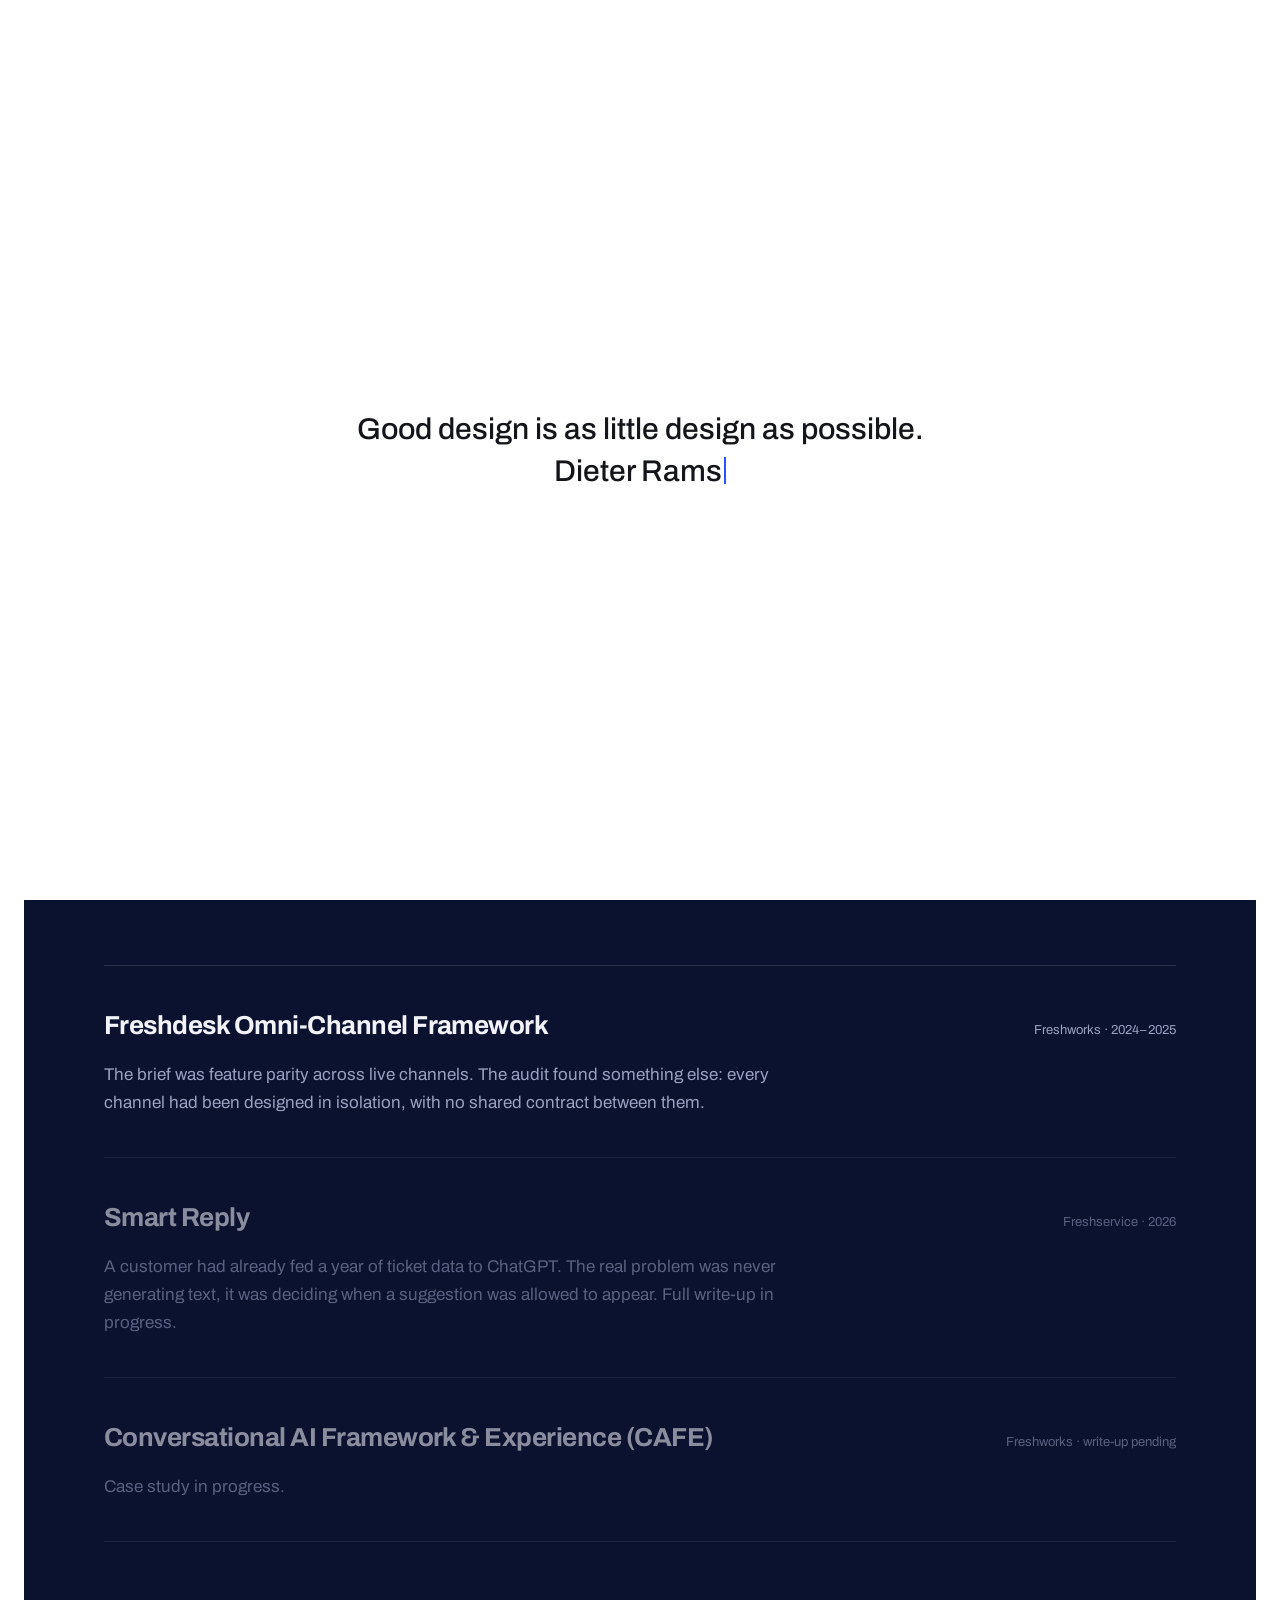
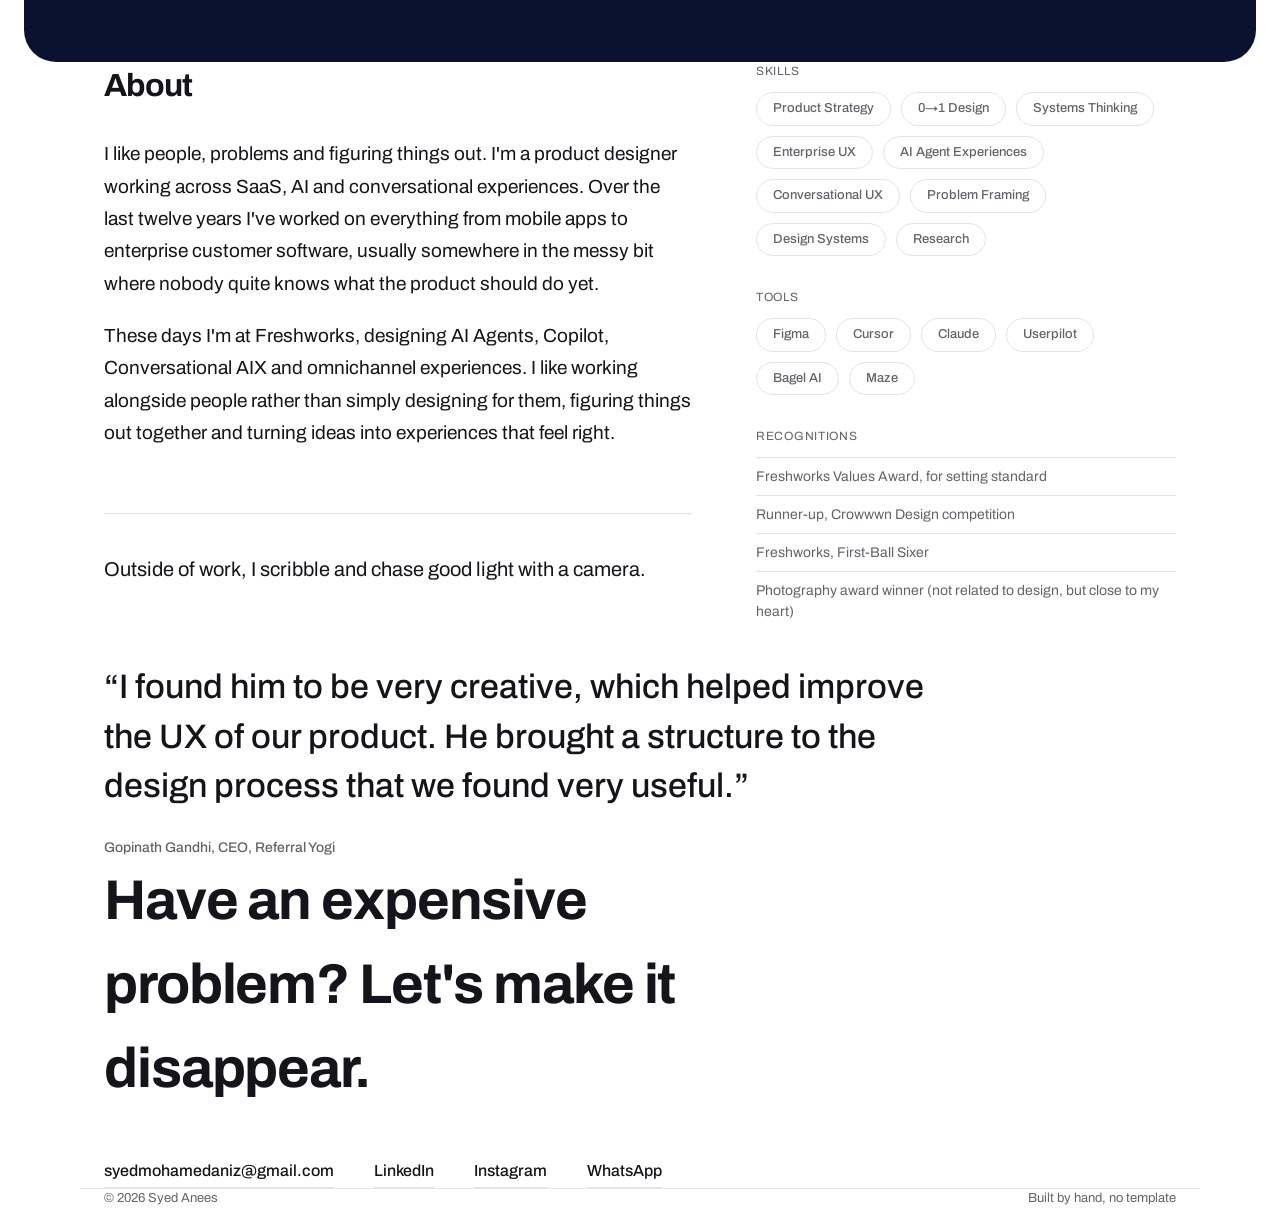
==== commit 20fbc518: "Add typewriter preloader gated on real page load Cycles a few real, attributed design quotes (Rams, " ====
--- a/index.html
+++ b/index.html
@@ -10,7 +10,11 @@
 <link href="https://fonts.googleapis.com/css2?family=Archivo:wght@400;500;700&display=swap" rel="stylesheet">
 <link rel="stylesheet" href="styles.css">
 </head>
-<body>
+<body class="is-preloading">
+
+<div id="preloader" aria-hidden="true">
+  <p><span id="preloader-text"></span><span class="preloader-cursor"></span></p>
+</div>
 
 <header class="site-header">
   <a href="#top" class="wordmark">
--- a/styles.css
+++ b/styles.css
@@ -503,7 +503,54 @@
 .compare-label.before-label { left: 16px; }
 .compare-label.after-label { right: 16px; }
 
+/* Preloader */
+
+body.is-preloading { overflow: hidden; }
+
+#preloader {
+  position: fixed;
+  inset: 0;
+  z-index: 1000;
+  display: flex;
+  align-items: center;
+  justify-content: center;
+  padding: 24px;
+  background: var(--paper);
+  opacity: 1;
+  transition: opacity 0.5s var(--ease);
+}
+
+#preloader.is-hidden {
+  opacity: 0;
+  pointer-events: none;
+}
+
+#preloader p {
+  max-width: 640px;
+  font-size: clamp(20px, 3.4vw, 30px);
+  font-weight: 500;
+  line-height: 1.4;
+  text-align: center;
+  color: var(--ink);
+}
+
+.preloader-cursor {
+  display: inline-block;
+  width: 2px;
+  height: 0.9em;
+  margin-left: 2px;
+  background: var(--accent);
+  vertical-align: -0.1em;
+  animation: preloader-blink 0.9s step-end infinite;
+}
+
+@keyframes preloader-blink {
+  50% { opacity: 0; }
+}
+
 @media (prefers-reduced-motion: reduce) {
   html { scroll-behavior: auto; }
   * { transition-duration: 0.01ms !important; animation-duration: 0.01ms !important; }
-}
+  #preloader { display: none; }
+  body.is-preloading { overflow: visible; }
+}
